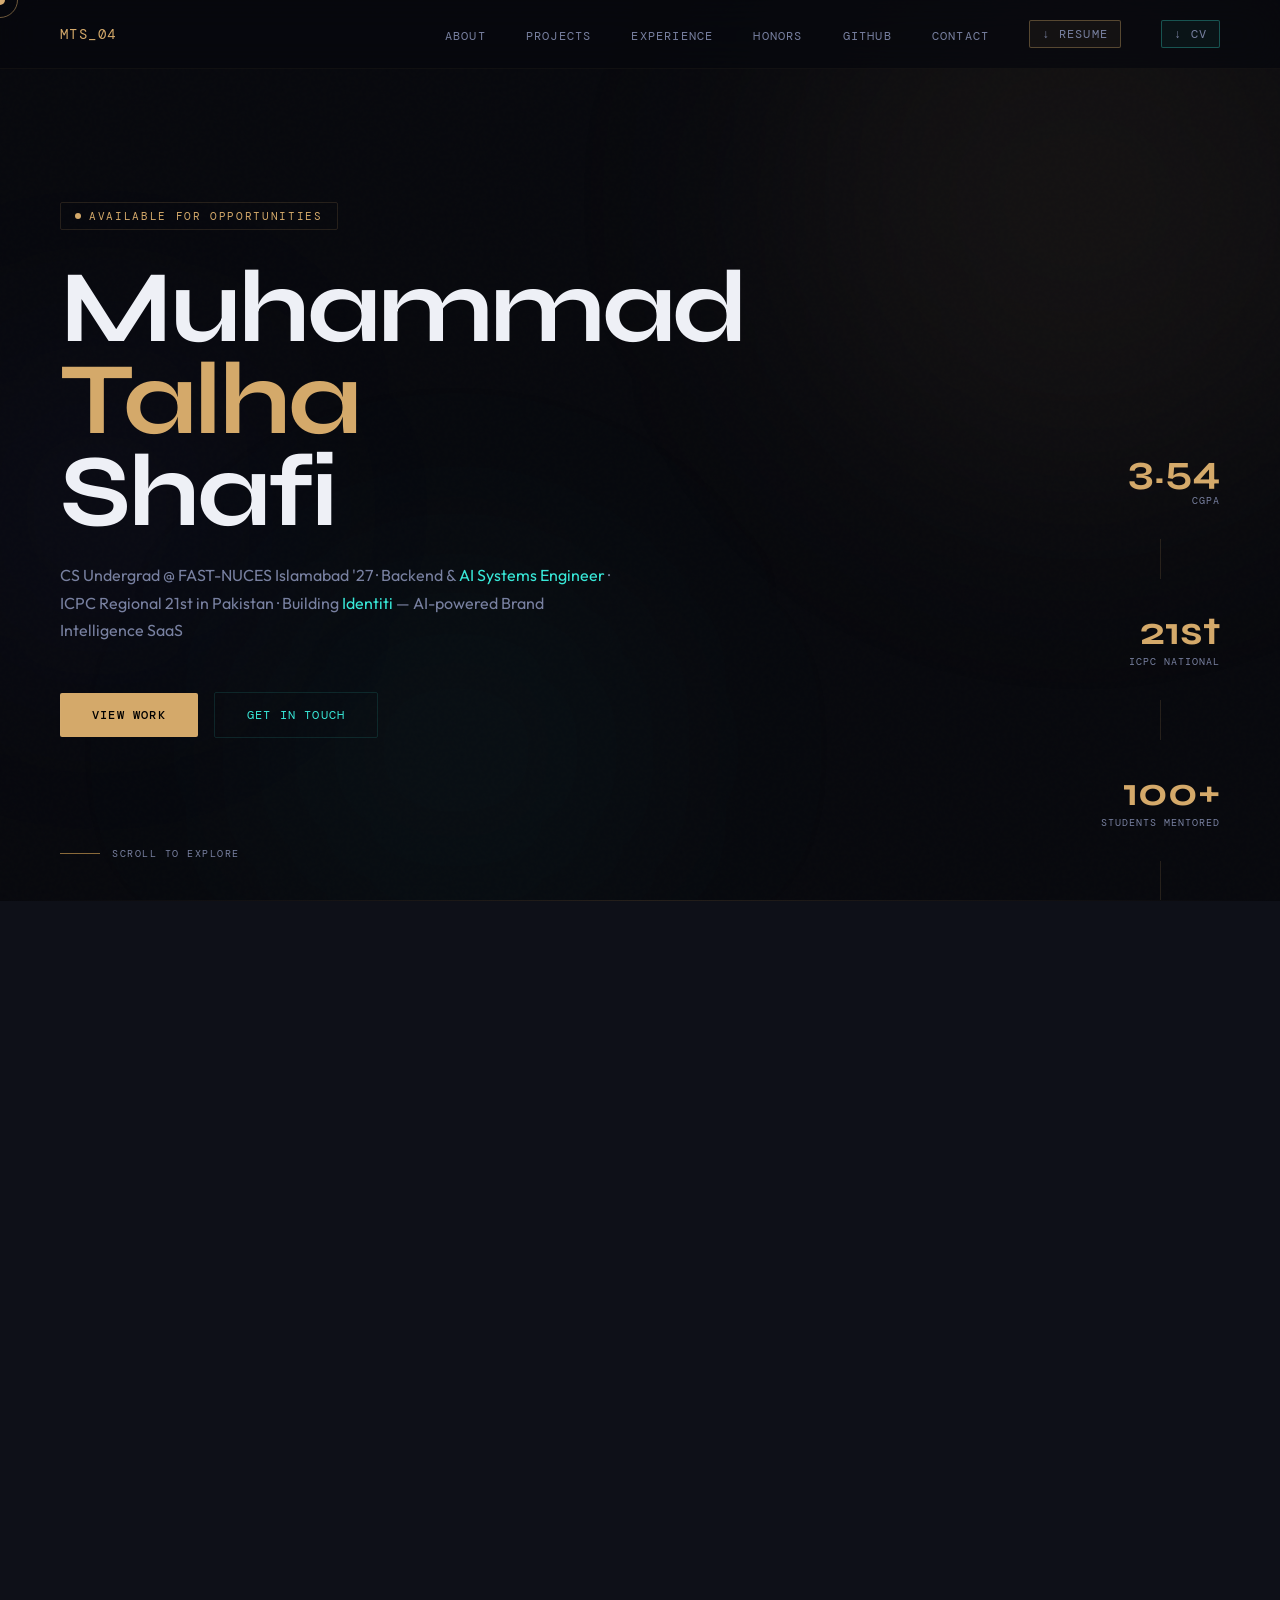
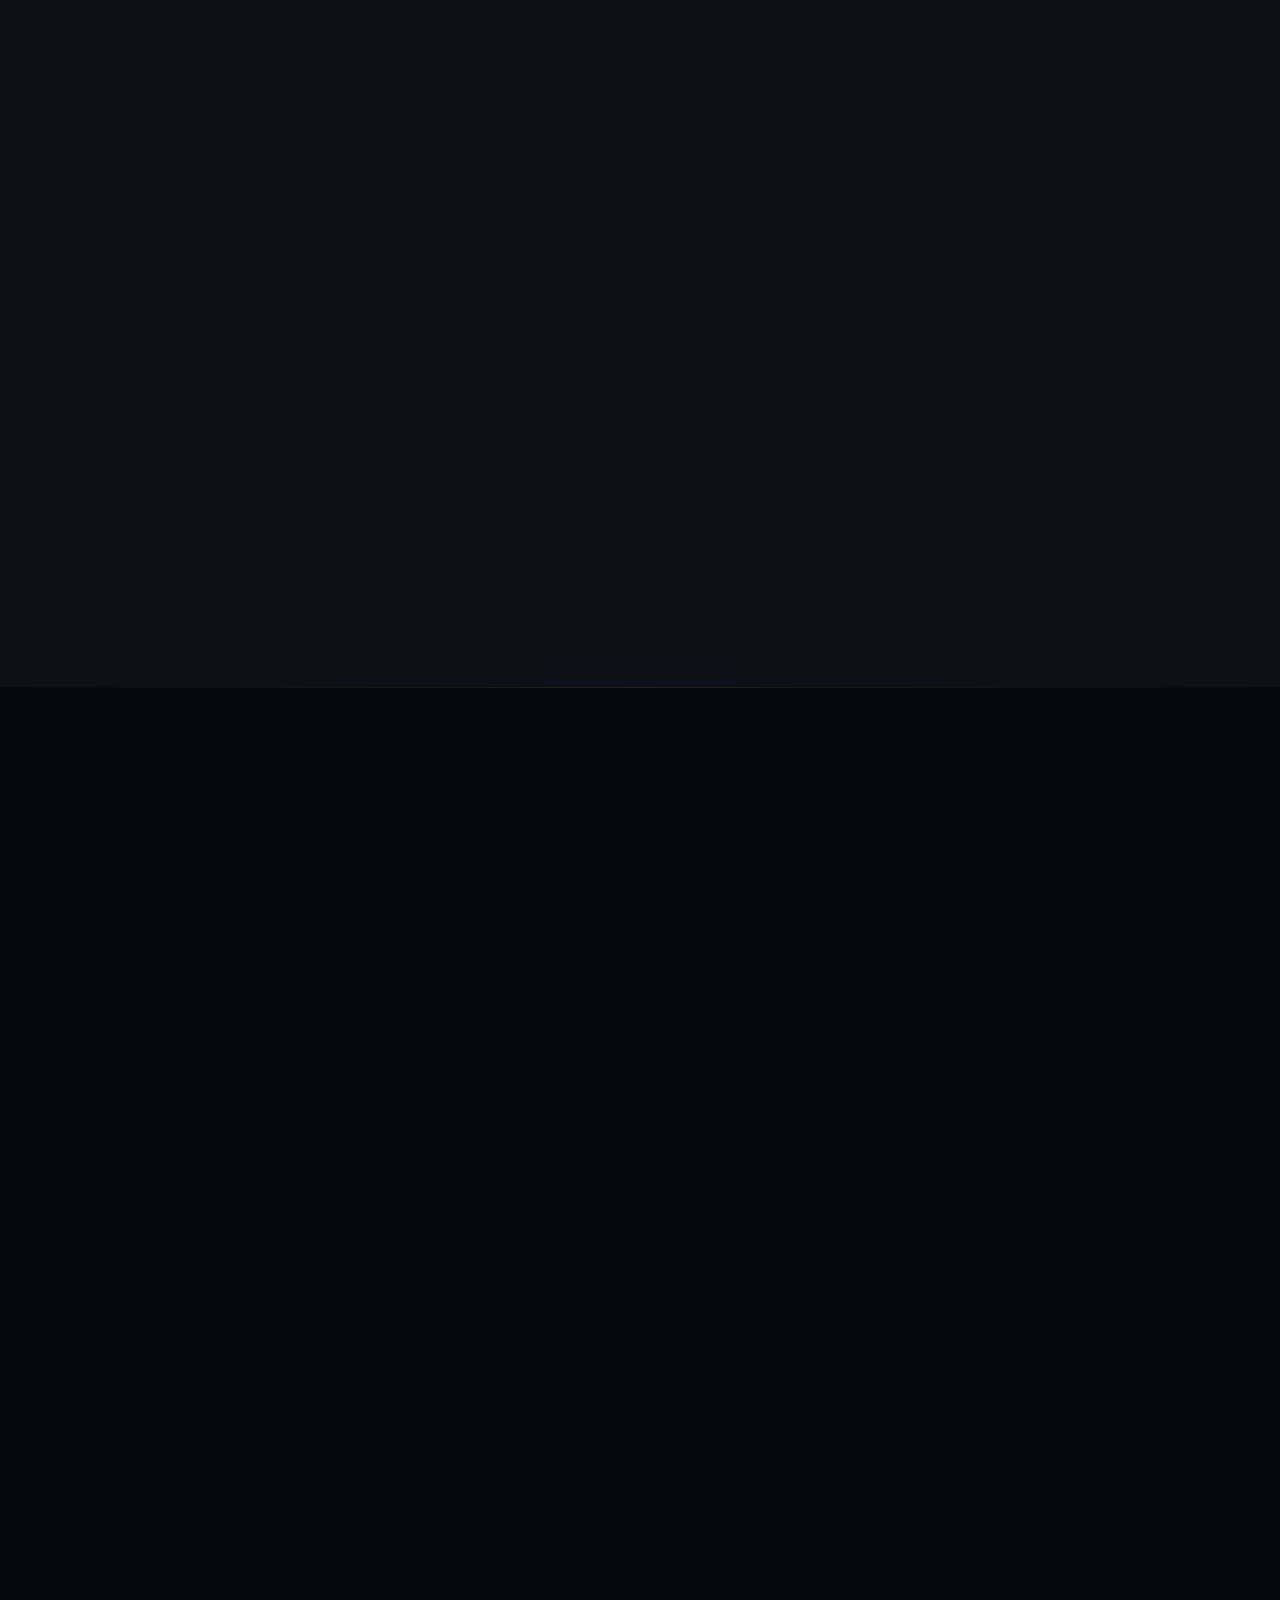
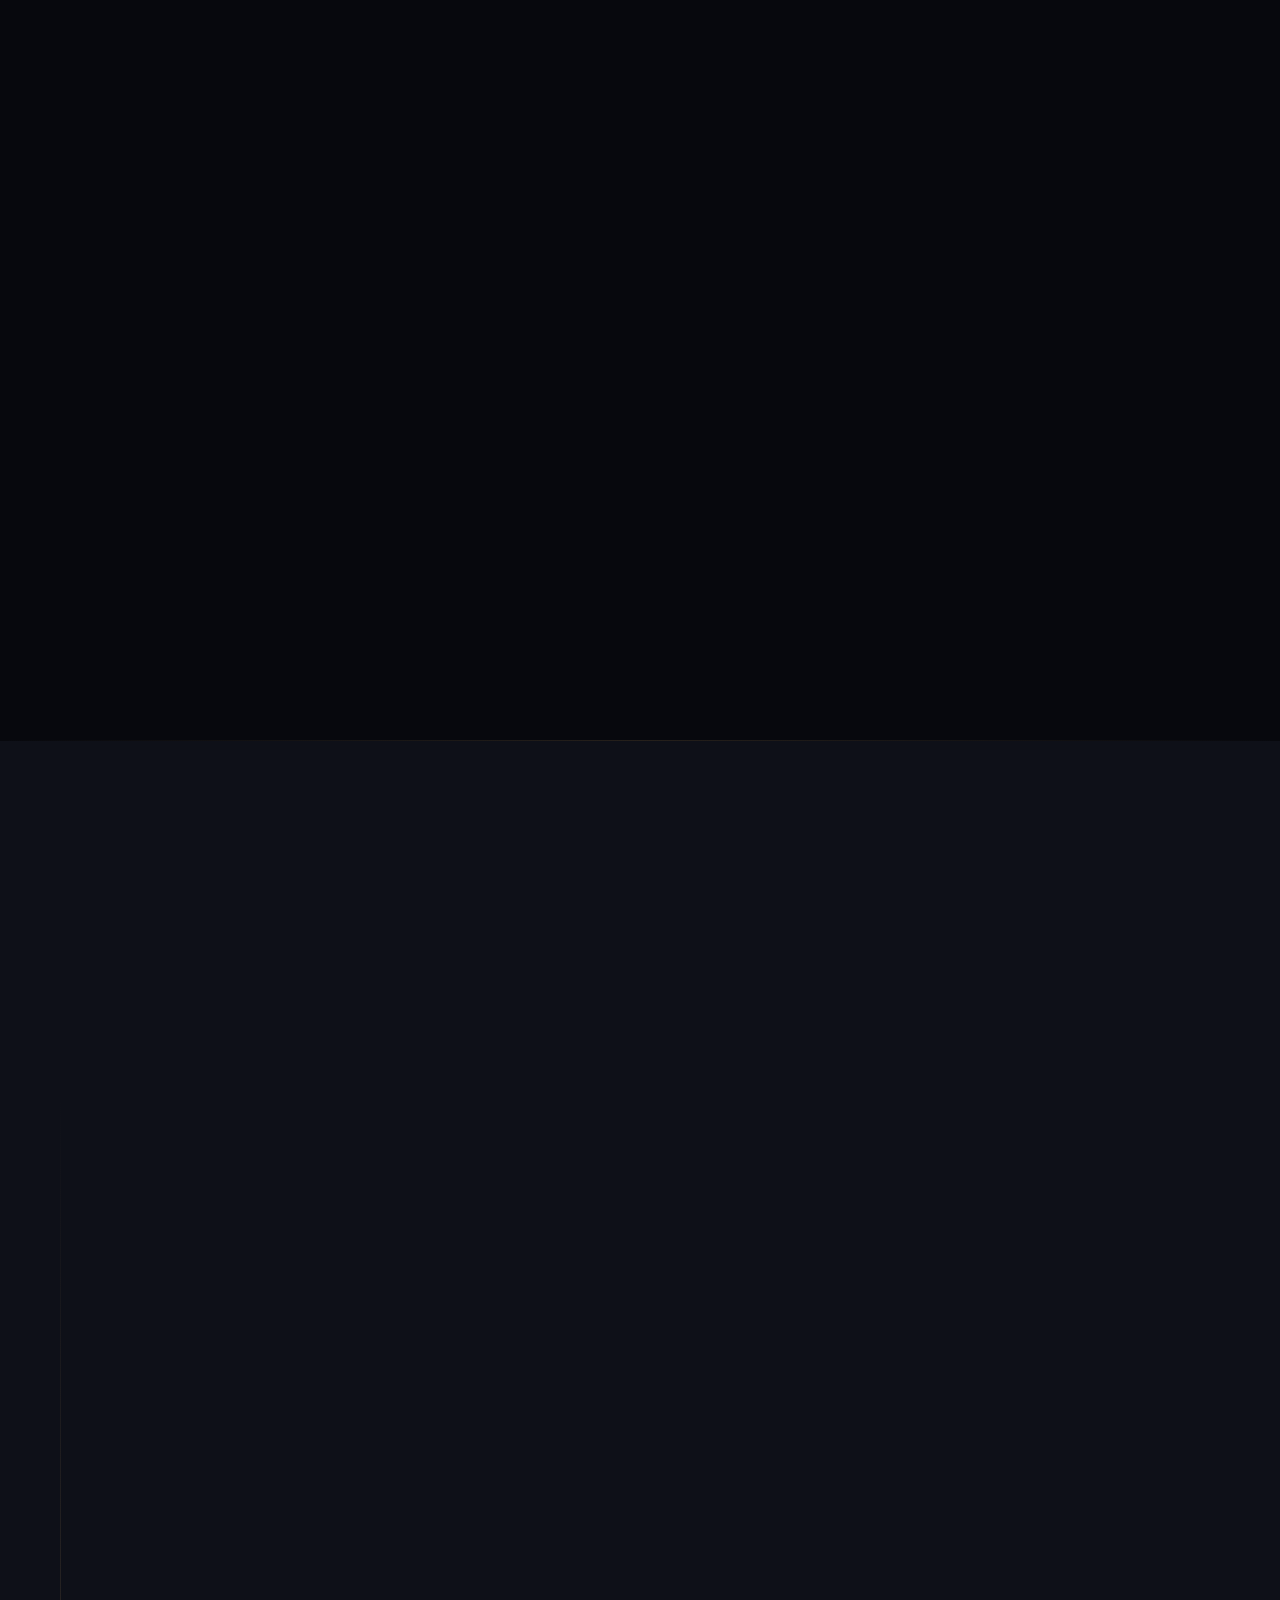
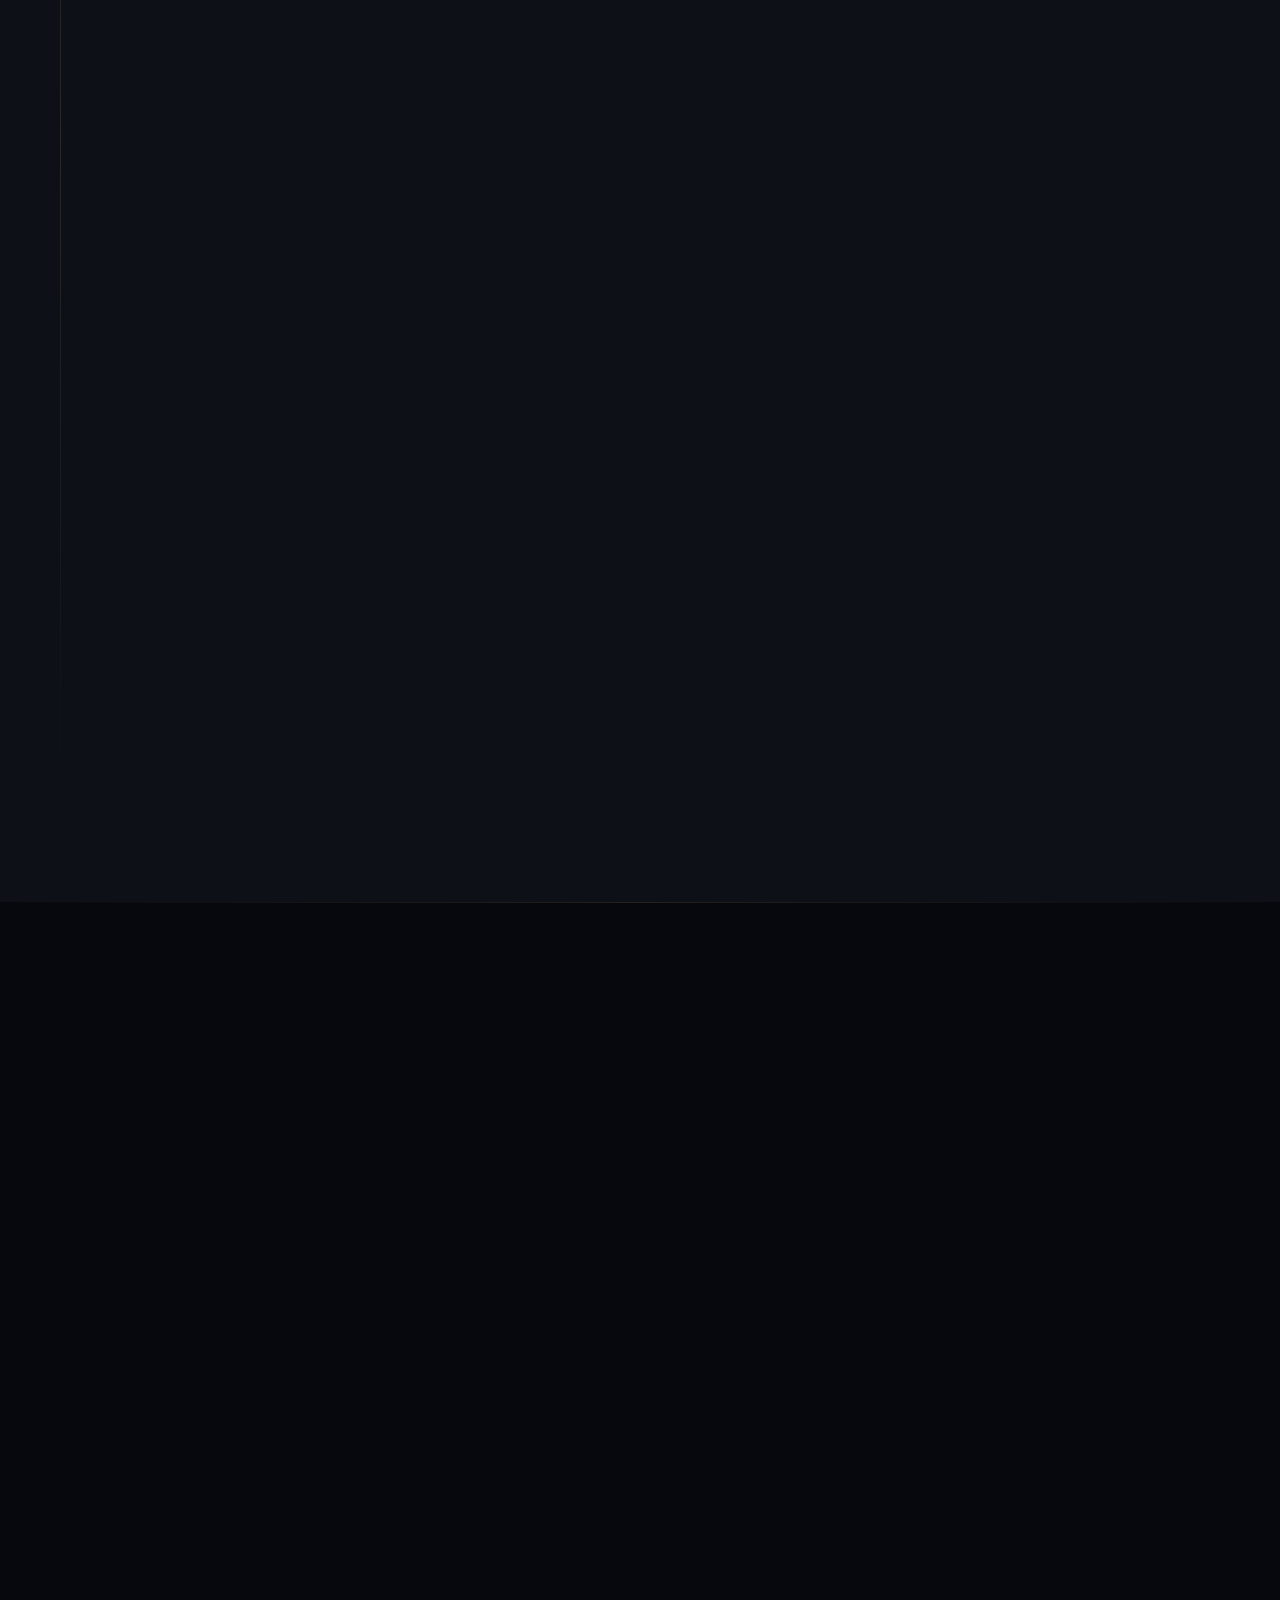
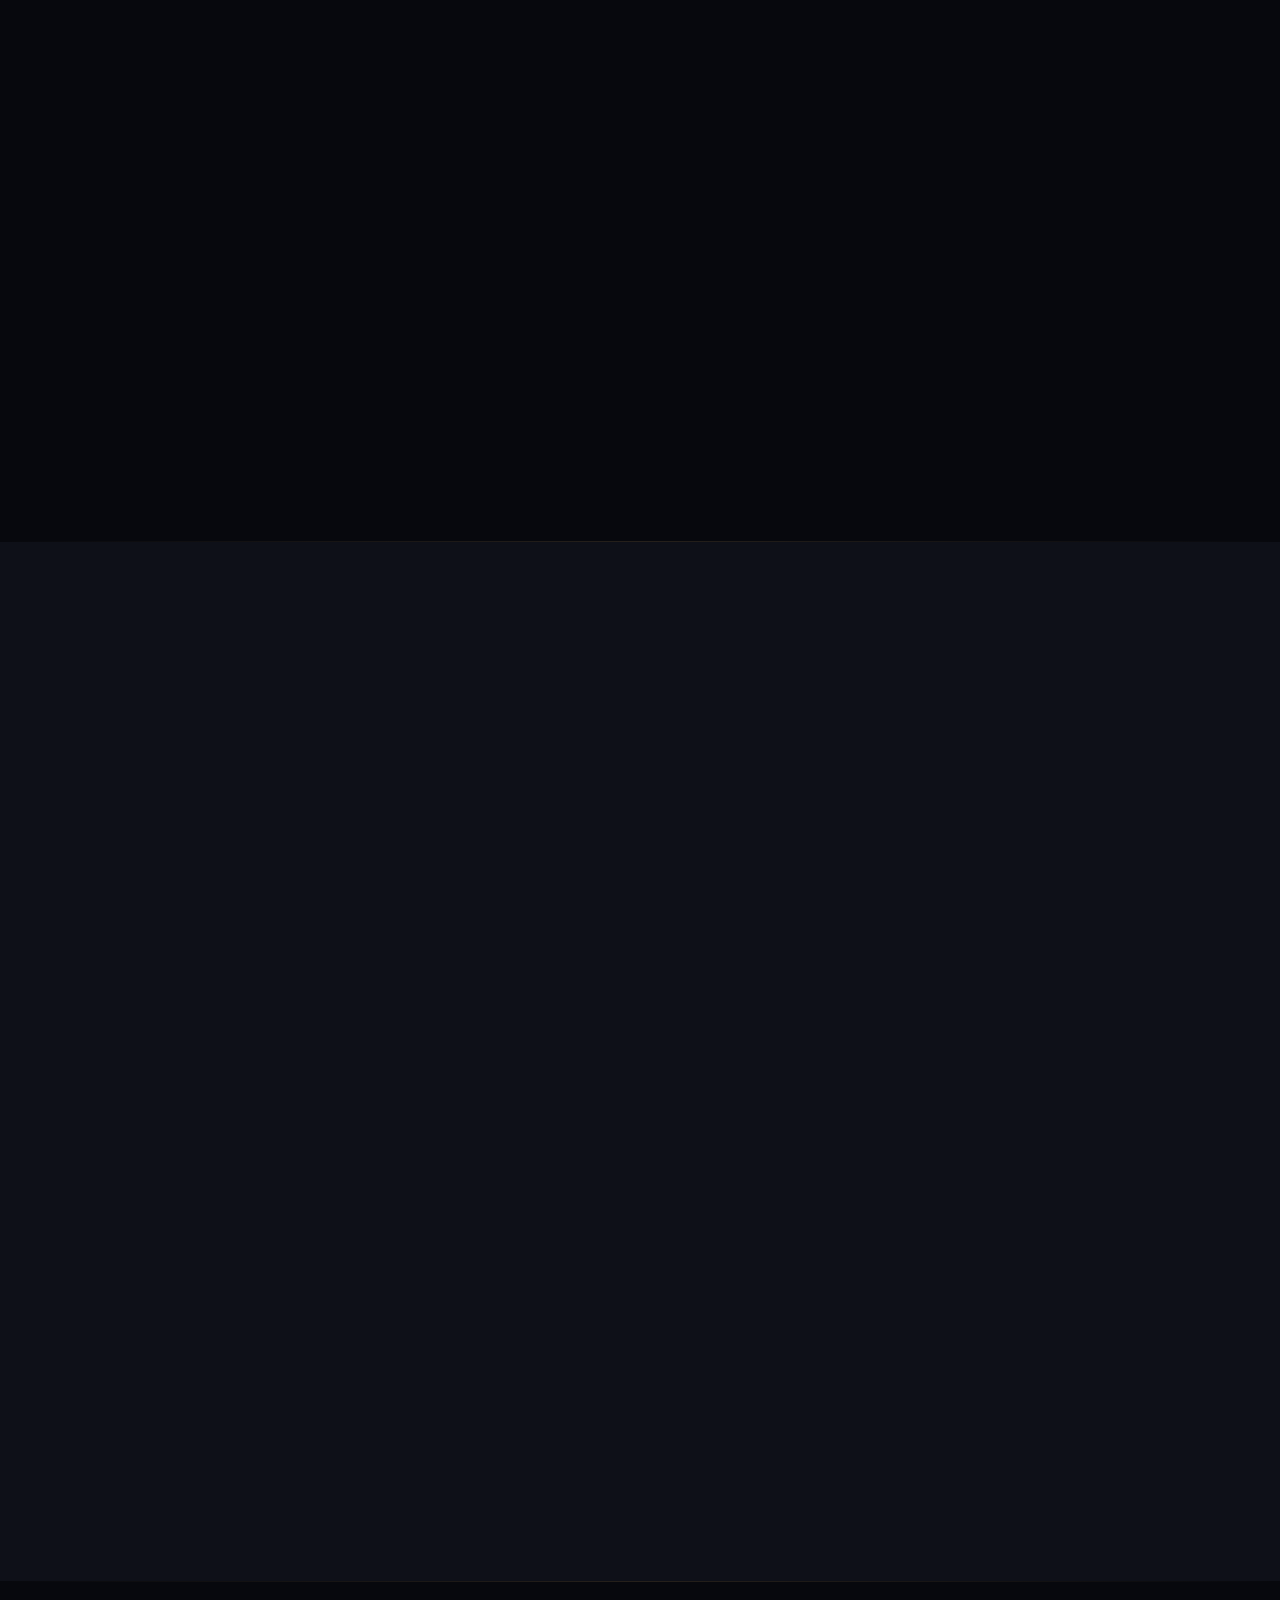
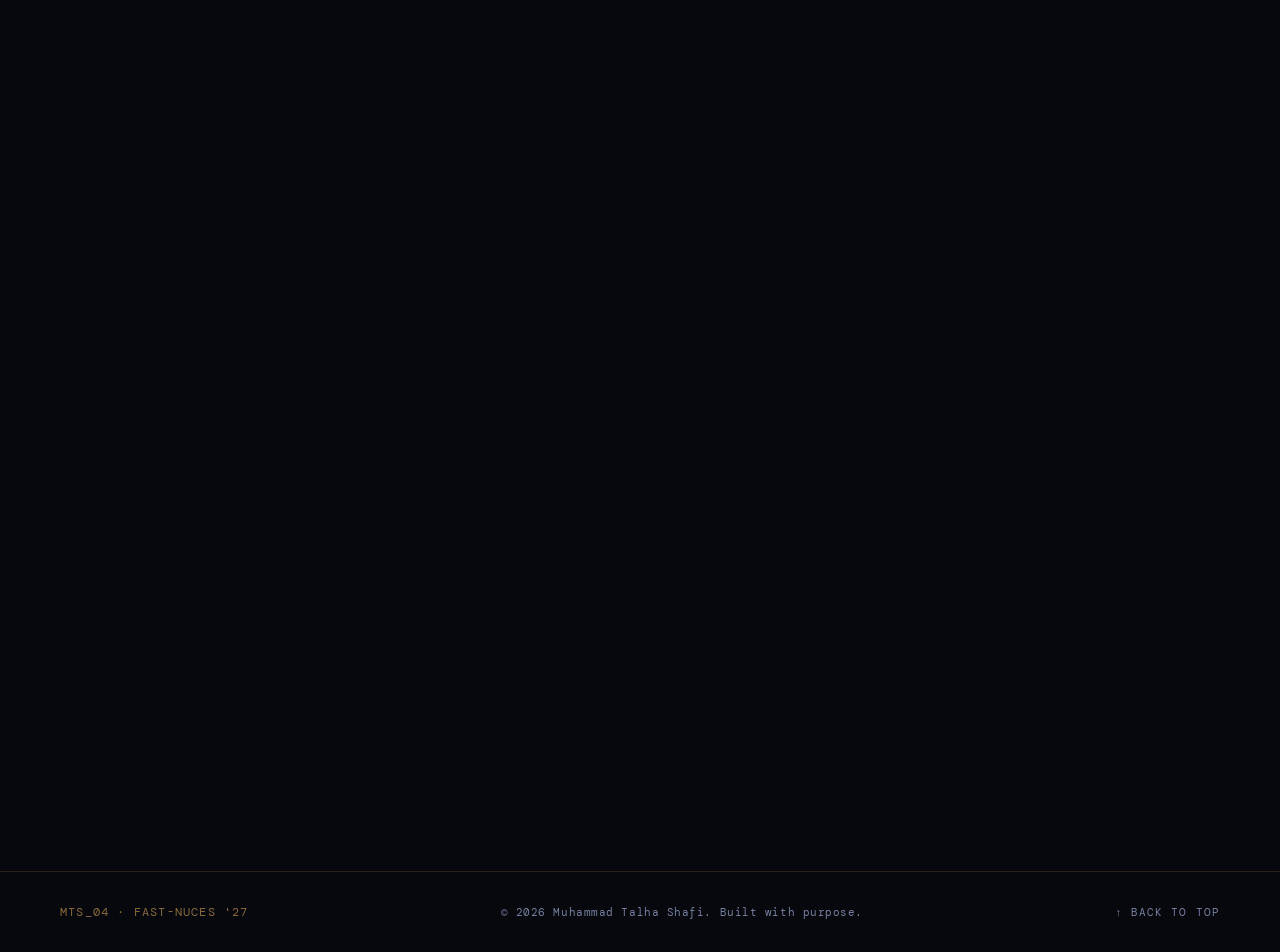
==== index-failed.html @ 1452f9c3 "Boo" ====
<!DOCTYPE html>
<html lang="en" prefix="og: https://ogp.me/ns#">
<head>
<meta charset="UTF-8">
<meta name="viewport" content="width=device-width, initial-scale=1.0">

<!-- ============================================================
     PRIMARY SEO META TAGS
     ============================================================ -->
<title>Muhammad Talha Shafi — AI Engineer & Backend Developer | FAST-NUCES '27</title>
<meta name="description" content="Muhammad Talha Shafi is a Computer Science undergraduate at FAST-NUCES Islamabad, AI Systems Engineer, and Backend Developer. ICPC 2025 Regional 21st in Pakistan. Co-founder & CTO of Identiti. Dean's List 3x.">
<meta name="keywords" content="Muhammad Talha Shafi, Talha Shafi FAST NUCES, Talha Shafi AI Engineer, Talha Shafi Backend Developer, Talha Shafi ICPC 2025, talhashafi-04, Identiti SaaS, FAST NUCES Islamabad developer, Pakistan AI engineer">
<meta name="author" content="Muhammad Talha Shafi">
<meta name="robots" content="index, follow, max-snippet:-1, max-image-preview:large, max-video-preview:-1">
<link rel="canonical" href="https://talhashafi.vercel.app/">

<!-- ============================================================
     OPEN GRAPH (Facebook, LinkedIn, WhatsApp previews)
     ============================================================ -->
<meta property="og:type" content="profile">
<meta property="og:title" content="Muhammad Talha Shafi — AI Engineer & Backend Developer">
<meta property="og:description" content="CS Undergrad @ FAST-NUCES '27 · ICPC 2025 National 21st · Co-founder & CTO at Identiti · Building AI-powered systems with FastAPI, LangGraph, and CUDA.">
<meta property="og:url" content="https://talhashafi.vercel.app/">
<meta property="og:site_name" content="Muhammad Talha Shafi — Portfolio">
<meta property="og:locale" content="en_US">
<meta property="og:image" content="https://talhashafi.vercel.app/talha.jpg">
<meta property="og:image:width" content="1080">
<meta property="og:image:height" content="1080">
<meta property="og:image:alt" content="Muhammad Talha Shafi — AI Engineer & Backend Developer at FAST-NUCES">
<link rel="image_src" href="https://talhashafi.vercel.app/talha.jpg">
<meta property="profile:first_name" content="Muhammad Talha">
<meta property="profile:last_name" content="Shafi">
<meta property="profile:username" content="talhashafi-04">

<!-- ============================================================
     TWITTER / X CARD
     ============================================================ -->
<meta name="twitter:card" content="summary_large_image">
<meta name="twitter:title" content="Muhammad Talha Shafi — AI Engineer & Backend Developer">
<meta name="twitter:description" content="CS Undergrad @ FAST-NUCES '27 · ICPC 2025 National 21st · CTO at Identiti SaaS · FastAPI · LangGraph · CUDA">
<meta name="twitter:image" content="https://talhashafi.vercel.app/talha.jpg">
<meta name="twitter:image:alt" content="Muhammad Talha Shafi Portfolio">

<!-- ============================================================
     GEO & LANGUAGE
     ============================================================ -->
<meta name="geo.region" content="PK-IS">
<meta name="geo.placename" content="Islamabad, Pakistan">
<meta name="language" content="English">

<!-- ============================================================
     STRUCTURED DATA — Person Schema (PRIMARY)
     Tells Google exactly who you are, your profiles, and roles.
     ============================================================ -->
<script type="application/ld+json">
{
  "@context": "https://schema.org",
  "@type": "Person",
  "@id": "https://talhashafi.vercel.app/#person",
  "name": "Muhammad Talha Shafi",
  "alternateName": ["Talha Shafi", "M. Talha Shafi", "talhashafi-04"],
  "description": "Computer Science undergraduate at FAST-NUCES Islamabad, AI Systems Engineer, Backend Developer, and competitive programmer. ICPC 2025 Regional 21st in Pakistan. Co-founder and CTO of Identiti, an AI-powered Brand Intelligence SaaS.",
  "url": "https://talhashafi.vercel.app/",
  "image": "https://talhashafi.vercel.app/talha.jpg",
  "email": "m.talhashafi2004@gmail.com",
  "telephone": "+923185988008",
  "nationality": "Pakistani",
  "address": {
    "@type": "PostalAddress",
    "addressLocality": "Islamabad",
    "addressCountry": "PK"
  },
  "alumniOf": {
    "@type": "CollegeOrUniversity",
    "name": "FAST-NUCES",
    "alternateName": "National University of Computer and Emerging Sciences",
    "url": "https://nu.edu.pk",
    "address": {
      "@type": "PostalAddress",
      "addressLocality": "Islamabad",
      "addressCountry": "PK"
    }
  },
  "jobTitle": ["AI Systems Engineer", "Backend Developer", "CTO", "Co-founder"],
  "worksFor": {
    "@type": "Organization",
    "name": "Identiti",
    "description": "AI-powered Brand Intelligence SaaS"
  },
  "knowsAbout": [
    "Artificial Intelligence",
    "Backend Development",
    "FastAPI",
    "Node.js",
    "LangGraph",
    "LangChain",
    "CUDA",
    "GPU Acceleration",
    "Competitive Programming",
    "PostgreSQL",
    "Redis",
    "Docker",
    "WebSockets",
    "Agentic AI Systems"
  ],
  "award": [
    "ICPC Regional 2025 - 21st Position in Pakistan",
    "Dean's List of Honors - FAST-NUCES Spring 2023",
    "Dean's List of Honors - FAST-NUCES Spring 2024",
    "Dean's List of Honors - FAST-NUCES Spring 2025",
    "Code Jail - 1st Position, Tech'On 25"
  ],
  "sameAs": [
    "https://github.com/talhashafi-04",
    "https://linkedin.com/in/muhammad-talha-shafi"
  ]
}
</script>

<!-- ============================================================
     STRUCTURED DATA — WebSite Schema
     Enables Google Sitelinks searchbox and name association.
     ============================================================ -->
<script type="application/ld+json">
{
  "@context": "https://schema.org",
  "@type": "WebSite",
  "@id": "https://talhashafi.vercel.app/#website",
  "url": "https://talhashafi.vercel.app/",
  "name": "Muhammad Talha Shafi — Portfolio",
  "description": "Official portfolio of Muhammad Talha Shafi, AI Engineer and Backend Developer at FAST-NUCES Islamabad.",
  "author": {
    "@id": "https://talhashafi.vercel.app/#person"
  },
  "inLanguage": "en-US"
}
</script>

<!-- ============================================================
     STRUCTURED DATA — BreadcrumbList
     ============================================================ -->
<script type="application/ld+json">
{
  "@context": "https://schema.org",
  "@type": "BreadcrumbList",
  "itemListElement": [
    {
      "@type": "ListItem",
      "position": 1,
      "name": "Home",
      "item": "https://talhashafi.vercel.app/"
    },
    {
      "@type": "ListItem",
      "position": 2,
      "name": "Projects",
      "item": "https://talhashafi.vercel.app/#projects"
    },
    {
      "@type": "ListItem",
      "position": 3,
      "name": "Experience",
      "item": "https://talhashafi.vercel.app/#experience"
    },
    {
      "@type": "ListItem",
      "position": 4,
      "name": "Contact",
      "item": "https://talhashafi.vercel.app/#contact"
    }
  ]
}
</script>

<!-- ============================================================
     STRUCTURED DATA — ItemList of Projects
     Helps Google surface individual projects in search.
     ============================================================ -->
<script type="application/ld+json">
{
  "@context": "https://schema.org",
  "@type": "ItemList",
  "name": "Projects by Muhammad Talha Shafi",
  "description": "Software engineering and AI projects by Muhammad Talha Shafi",
  "itemListElement": [
    {
      "@type": "ListItem",
      "position": 1,
      "name": "Identiti — AI-powered Brand Intelligence SaaS",
      "description": "Custom Brand Intelligence Engine with FastAPI backend, JWT auth, concurrent AI image generation with Gemini, and multi-endpoint brand pipeline.",
      "url": "https://github.com/talhashafi-04"
    },
    {
      "@type": "ListItem",
      "position": 2,
      "name": "KLT Feature Tracker on GPUs",
      "description": "GPU-accelerated KLT computer vision feature tracking using CUDA with shared memory, coalesced access, and warp-level parallelism.",
      "url": "https://github.com/talhashafi-04/KLT-Feature-Tracker-Acceleration-on-GPUs"
    },
    {
      "@type": "ListItem",
      "position": 3,
      "name": "Portfolio Tracker API",
      "description": "Production-grade REST API with Redis caching, Bull queues, real-time WebSocket streaming, RBAC, rate limiting, and financial analytics.",
      "url": "https://github.com/talhashafi-04"
    },
    {
      "@type": "ListItem",
      "position": 4,
      "name": "AirControlX — Air Traffic Control System",
      "description": "Multi-threaded ATCS simulation for a multi-runway international airport using concurrent process management in C++.",
      "url": "https://github.com/talhashafi-04/-AirControlX---Automated-Air-Traffic-Control-System"
    },
    {
      "@type": "ListItem",
      "position": 5,
      "name": "Probabilistic Urdu Story Generator",
      "description": "Custom BPE tokenizer and trigram language model trained on 1.87M words with streaming text generation via SSE.",
      "url": "https://github.com/talhashafi-04"
    }
  ]
}
</script>

<!-- FONTS -->
<link rel="preconnect" href="https://fonts.googleapis.com">
<link href="https://fonts.googleapis.com/css2?family=Syne:wght@400;600;700;800&family=DM+Mono:wght@300;400;500&family=Outfit:wght@300;400;500;600&display=swap" rel="stylesheet">

<style>
  :root {
    --bg: #07080d;
    --bg2: #0e1018;
    --surface: #12141e;
    --surface2: #1a1d2b;
    --gold: #d4a96a;
    --gold-dim: #8a6a3a;
    --cyan: #38e8d8;
    --cyan-dim: #1a6b63;
    --indigo: #6c63ff;
    --text: #eef0f6;
    --muted: #7880a0;
    --border: rgba(212,169,106,0.15);
    --border-cyan: rgba(56,232,216,0.12);
    --glow-gold: 0 0 40px rgba(212,169,106,0.15);
    --glow-cyan: 0 0 40px rgba(56,232,216,0.15);
    --font-display: 'Syne', sans-serif;
    --font-mono: 'DM Mono', monospace;
    --font-body: 'Outfit', sans-serif;
  }

  *, *::before, *::after { margin: 0; padding: 0; box-sizing: border-box; }
  html { scroll-behavior: smooth; }
  body {
    background: var(--bg);
    color: var(--text);
    font-family: var(--font-body);
    overflow-x: hidden;
    cursor: none;
  }

  /* CUSTOM CURSOR */
  .cursor {
    position: fixed; width: 10px; height: 10px;
    background: var(--gold); border-radius: 50%;
    pointer-events: none; z-index: 9999;
    transform: translate(-50%, -50%);
    transition: transform 0.1s, width 0.2s, height 0.2s, background 0.2s;
    mix-blend-mode: screen;
  }
  .cursor-ring {
    position: fixed; width: 36px; height: 36px;
    border: 1px solid rgba(212,169,106,0.5);
    border-radius: 50%; pointer-events: none; z-index: 9998;
    transform: translate(-50%, -50%);
    transition: transform 0.12s cubic-bezier(.25,.46,.45,.94), width 0.3s, height 0.3s, border-color 0.3s;
  }

  ::-webkit-scrollbar { width: 3px; }
  ::-webkit-scrollbar-track { background: var(--bg); }
  ::-webkit-scrollbar-thumb { background: var(--gold-dim); border-radius: 2px; }

  nav {
    position: fixed; top: 0; left: 0; right: 0; z-index: 100;
    display: flex; align-items: center; justify-content: space-between;
    padding: 20px 60px;
    background: rgba(7,8,13,0.7);
    backdrop-filter: blur(20px);
    border-bottom: 1px solid rgba(212,169,106,0.05);
    transition: padding 0.3s;
  }
  nav.scrolled { padding: 14px 60px; border-bottom-color: rgba(212,169,106,0.1); }
  .nav-logo {
    font-family: var(--font-mono); font-size: 14px; color: var(--gold);
    letter-spacing: 0.1em; text-decoration: none;
  }
  .nav-links { display: flex; gap: 40px; list-style: none; align-items: center; }
  .nav-links a {
    font-family: var(--font-mono); font-size: 12px; color: var(--muted);
    text-decoration: none; letter-spacing: 0.1em; text-transform: uppercase;
    transition: color 0.3s; position: relative;
  }
  .nav-links a::after {
    content: ''; position: absolute; bottom: -4px; left: 0; width: 0; height: 1px;
    background: var(--gold); transition: width 0.3s;
  }
  .nav-links a:hover { color: var(--gold); }
  .nav-links a:hover::after { width: 100%; }

  .nav-doc-btn {
    font-family: var(--font-mono); font-size: 10px; letter-spacing: 0.1em;
    text-transform: uppercase; text-decoration: none;
    padding: 5px 12px; border-radius: 2px;
    border: 1px solid; transition: all 0.2s;
    display: inline-flex; align-items: center; gap: 5px;
  }
  .nav-doc-btn::after { display: none !important; }
  .nav-doc-btn-resume { color: var(--gold); border-color: rgba(212,169,106,0.35); background: rgba(212,169,106,0.06); }
  .nav-doc-btn-resume:hover { background: rgba(212,169,106,0.14); color: var(--gold) !important; transform: translateY(-1px); }
  .nav-doc-btn-cv { color: var(--cyan); border-color: rgba(56,232,216,0.3); background: rgba(56,232,216,0.05); }
  .nav-doc-btn-cv:hover { background: rgba(56,232,216,0.12); color: var(--cyan) !important; transform: translateY(-1px); }

  /* PROFILE PHOTO */
  .profile-photo-wrap {
    position: relative; display: inline-block;
    margin-bottom: 32px;
  }
  .profile-photo {
    width: 220px; height: 220px; object-fit: cover; object-position: center top;
    border-radius: 4px;
    border: 1px solid rgba(212,169,106,0.2);
    filter: grayscale(15%) contrast(1.05);
    display: block;
    transition: filter 0.4s, transform 0.4s;
  }
  .profile-photo:hover { filter: grayscale(0%) contrast(1.08); transform: scale(1.02); }
  .profile-photo-wrap::before {
    content: ''; position: absolute;
    inset: -6px; border-radius: 6px;
    border: 1px solid rgba(212,169,106,0.12);
    pointer-events: none;
  }
  .profile-photo-wrap::after {
    content: ''; position: absolute;
    bottom: -8px; right: -8px;
    width: 60px; height: 60px;
    border-right: 2px solid var(--gold);
    border-bottom: 2px solid var(--gold);
    border-radius: 0 0 4px 0;
    pointer-events: none;
  }

  #hero {
    min-height: 100vh; display: flex; align-items: center;
    padding: 120px 60px 80px;
    position: relative; overflow: hidden;
  }
  .hero-noise {
    position: absolute; inset: 0;
    background-image: url("data:image/svg+xml,%3Csvg viewBox='0 0 256 256' xmlns='http://www.w3.org/2000/svg'%3E%3Cfilter id='noise'%3E%3CfeTurbulence type='fractalNoise' baseFrequency='0.9' numOctaves='4' stitchTiles='stitch'/%3E%3C/filter%3E%3Crect width='100%25' height='100%25' filter='url(%23noise)' opacity='0.03'/%3E%3C/svg%3E");
    pointer-events: none; opacity: 0.4;
  }
  .hero-orb { position: absolute; border-radius: 50%; filter: blur(120px); pointer-events: none; }
  .orb1 { width: 600px; height: 600px; background: rgba(212,169,106,0.06); top: -100px; right: -100px; }
  .orb2 { width: 400px; height: 400px; background: rgba(56,232,216,0.04); bottom: -50px; left: 20%; }
  .orb3 { width: 300px; height: 300px; background: rgba(108,99,255,0.05); top: 40%; left: -50px; }

  .hero-content { position: relative; z-index: 2; max-width: 900px; }
  .hero-badge {
    display: inline-flex; align-items: center; gap: 8px;
    font-family: var(--font-mono); font-size: 11px; color: var(--gold);
    letter-spacing: 0.15em; text-transform: uppercase;
    border: 1px solid var(--border); padding: 6px 14px; border-radius: 2px;
    margin-bottom: 32px;
    opacity: 0; transform: translateY(20px);
    animation: fadeUp 0.6s 0.2s forwards;
  }
  .hero-badge::before {
    content: ''; width: 6px; height: 6px; border-radius: 50%;
    background: var(--gold); animation: pulse 2s infinite;
  }
  @keyframes pulse { 0%,100%{opacity:1} 50%{opacity:0.3} }

  .hero-name {
    font-family: var(--font-display); font-size: clamp(52px,8vw,110px);
    font-weight: 700; line-height: 0.9; letter-spacing: -0.03em;
    margin-bottom: 24px;
    font-variant-ligatures: none;
  }
  .hero-name .line { display: block; overflow: hidden; }
  .hero-name .line span {
    display: block;
    opacity: 0; transform: translateY(100%);
  }
  .hero-name .line:nth-child(1) span { animation: slideUp 0.8s 0.4s cubic-bezier(.16,1,.3,1) forwards; }
  .hero-name .line:nth-child(2) span { animation: slideUp 0.8s 0.55s cubic-bezier(.16,1,.3,1) forwards; color: var(--gold); }
  .hero-name .line:nth-child(3) span { animation: slideUp 0.8s 0.7s cubic-bezier(.16,1,.3,1) forwards; }

  @keyframes slideUp { to { opacity: 1; transform: translateY(0); } }
  @keyframes fadeUp { to { opacity: 1; transform: translateY(0); } }

  .hero-tagline {
    font-size: 16px; color: var(--muted); line-height: 1.7; max-width: 560px;
    margin-bottom: 48px;
    opacity: 0; transform: translateY(20px);
    animation: fadeUp 0.8s 1s forwards;
  }
  .hero-tagline span { color: var(--cyan); }

  .hero-ctas {
    display: flex; gap: 16px; align-items: center;
    opacity: 0; transform: translateY(20px);
    animation: fadeUp 0.8s 1.2s forwards;
  }
  .btn-primary {
    padding: 14px 32px; background: var(--gold); color: #000;
    font-family: var(--font-mono); font-size: 12px; font-weight: 500;
    letter-spacing: 0.1em; text-transform: uppercase; text-decoration: none;
    border: none; cursor: none; border-radius: 2px;
    transition: all 0.3s; position: relative; overflow: hidden;
  }
  .btn-primary::after {
    content: ''; position: absolute; inset: 0;
    background: rgba(255,255,255,0.15); transform: translateX(-100%);
    transition: transform 0.3s;
  }
  .btn-primary:hover::after { transform: translateX(0); }
  .btn-primary:hover { transform: translateY(-2px); box-shadow: 0 12px 40px rgba(212,169,106,0.3); }

  .btn-secondary {
    padding: 14px 32px; background: transparent; color: var(--cyan);
    font-family: var(--font-mono); font-size: 12px; letter-spacing: 0.1em;
    text-transform: uppercase; text-decoration: none;
    border: 1px solid var(--border-cyan); border-radius: 2px;
    transition: all 0.3s; cursor: none;
  }
  .btn-secondary:hover {
    background: rgba(56,232,216,0.05);
    transform: translateY(-2px); box-shadow: 0 12px 40px rgba(56,232,216,0.1);
  }

  .hero-stats {
    position: absolute; right: 60px; top: 50%; transform: translateY(-50%);
    display: flex; flex-direction: column; gap: 32px;
    opacity: 0; animation: fadeUp 0.8s 1.4s forwards;
  }
  .hero-stat { text-align: right; }
  .hero-stat-num { font-family: var(--font-display); font-size: 40px; font-weight: 700; color: var(--gold); line-height: 1; }
  .hero-stat-label { font-family: var(--font-mono); font-size: 10px; color: var(--muted); letter-spacing: 0.1em; text-transform: uppercase; margin-top: 4px; }
  .hero-divider { width: 1px; height: 40px; background: var(--border); margin: 0 auto; }

  .scroll-hint {
    position: absolute; bottom: 40px; left: 60px;
    display: flex; align-items: center; gap: 12px;
    font-family: var(--font-mono); font-size: 10px;
    color: var(--muted); letter-spacing: 0.15em; text-transform: uppercase;
    opacity: 0; animation: fadeUp 0.8s 1.6s forwards;
  }
  .scroll-line { width: 40px; height: 1px; background: var(--gold-dim); position: relative; overflow: hidden; }
  .scroll-line::after {
    content: ''; position: absolute; top: 0; left: -100%; width: 100%; height: 100%;
    background: var(--gold); animation: scrollAnim 2s 2s infinite;
  }
  @keyframes scrollAnim { 0%{left:-100%} 100%{left:100%} }

  section { padding: 120px 60px; }
  .section-label {
    font-family: var(--font-mono); font-size: 11px; color: var(--gold);
    letter-spacing: 0.2em; text-transform: uppercase;
    display: flex; align-items: center; gap: 12px; margin-bottom: 20px;
  }
  .section-label::before { content: ''; width: 32px; height: 1px; background: var(--gold); }
  .section-title {
    font-family: var(--font-display); font-size: clamp(36px,5vw,64px);
    font-weight: 701; line-height: 1.05; letter-spacing: -0.02em;
    margin-bottom: 64px;
  }

  #about { background: var(--bg2); }
  .about-grid { display: grid; grid-template-columns: 1fr 1fr; gap: 80px; align-items: start; }
  .about-text p { font-size: 16px; color: var(--muted); line-height: 1.8; margin-bottom: 20px; }
  .about-text p strong { color: var(--text); font-weight: 500; }
  .about-text p .highlight { color: var(--cyan); }
  .about-text p .gold { color: var(--gold); }

  .stats-grid { display: grid; grid-template-columns: 1fr 1fr; gap: 2px; margin-top: 48px; }
  .stat-card {
    background: var(--surface); padding: 28px 24px;
    border: 1px solid transparent; transition: border-color 0.3s, transform 0.3s; cursor: default;
  }
  .stat-card:hover { border-color: var(--border); transform: translateY(-4px); }
  .stat-card:nth-child(1):hover { border-color: rgba(212,169,106,0.3); }
  .stat-card:nth-child(2):hover { border-color: rgba(56,232,216,0.3); }
  .stat-num { font-family: var(--font-display); font-size: 44px; font-weight: 800; color: var(--gold); line-height: 1; }
  .stat-card:nth-child(2) .stat-num, .stat-card:nth-child(4) .stat-num { color: var(--cyan); }
  .stat-lbl { font-family: var(--font-mono); font-size: 11px; color: var(--muted); letter-spacing: 0.1em; text-transform: uppercase; margin-top: 8px; }

  .skills-section { margin-top: 48px; }
  .skills-category { margin-bottom: 28px; }
  .skills-cat-title { font-family: var(--font-mono); font-size: 10px; color: var(--muted); letter-spacing: 0.15em; text-transform: uppercase; margin-bottom: 12px; }
  .skills-tags { display: flex; flex-wrap: wrap; gap: 8px; }
  .tag { font-family: var(--font-mono); font-size: 11px; padding: 5px 12px; border-radius: 2px; border: 1px solid; transition: all 0.2s; cursor: default; }
  .tag-gold { color: var(--gold); border-color: rgba(212,169,106,0.2); background: rgba(212,169,106,0.04); }
  .tag-cyan { color: var(--cyan); border-color: rgba(56,232,216,0.2); background: rgba(56,232,216,0.04); }
  .tag-indigo { color: var(--indigo); border-color: rgba(108,99,255,0.2); background: rgba(108,99,255,0.04); }
  .tag-muted { color: var(--muted); border-color: rgba(120,128,160,0.2); background: rgba(120,128,160,0.04); }
  .tag:hover { transform: translateY(-2px); opacity: 0.85; }

  #projects { background: var(--bg); }
  .filter-bar { display: flex; gap: 4px; margin-bottom: 48px; flex-wrap: wrap; }
  .filter-btn {
    font-family: var(--font-mono); font-size: 11px; letter-spacing: 0.1em;
    text-transform: uppercase; padding: 8px 20px;
    background: transparent; border: 1px solid rgba(120,128,160,0.2);
    color: var(--muted); cursor: none; border-radius: 2px; transition: all 0.2s;
  }
  .filter-btn.active, .filter-btn:hover { background: var(--gold); color: #000; border-color: var(--gold); }

  .projects-grid { display: grid; grid-template-columns: repeat(3, 1fr); gap: 2px; }
  .project-card {
    background: var(--surface); padding: 32px; position: relative;
    border: 1px solid transparent; transition: all 0.3s; overflow: hidden; cursor: default;
  }
  .project-card::before {
    content: ''; position: absolute; inset: 0;
    background: linear-gradient(135deg, rgba(212,169,106,0.03) 0%, transparent 50%);
    opacity: 0; transition: opacity 0.3s;
  }
  .project-card:hover { border-color: var(--border); transform: translateY(-6px); box-shadow: var(--glow-gold); }
  .project-card:hover::before { opacity: 1; }
  .project-card[data-type="ai"]:hover { border-color: var(--border-cyan); box-shadow: var(--glow-cyan); }

  .project-num { font-family: var(--font-mono); font-size: 11px; color: var(--gold-dim); letter-spacing: 0.1em; margin-bottom: 20px; display: block; }
  .project-card[data-type="ai"] .project-num { color: var(--cyan-dim); }
  .project-title { font-family: var(--font-display); font-size: 20px; font-weight: 700; margin-bottom: 12px; line-height: 1.2; }
  .project-desc { font-size: 13px; color: var(--muted); line-height: 1.7; margin-bottom: 24px; }
  .project-tags { display: flex; flex-wrap: wrap; gap: 6px; margin-bottom: 24px; }
  .project-link {
    font-family: var(--font-mono); font-size: 11px; color: var(--gold);
    text-decoration: none; letter-spacing: 0.1em;
    display: flex; align-items: center; gap: 6px; transition: gap 0.2s;
  }
  .project-link:hover { gap: 10px; }
  .project-card[data-type="ai"] .project-link { color: var(--cyan); }

  #experience { background: var(--bg2); }
  .timeline { position: relative; }
  .timeline::before {
    content: ''; position: absolute; left: 0; top: 0; bottom: 0;
    width: 1px; background: linear-gradient(to bottom, transparent, var(--border), transparent);
  }
  .timeline-item { padding: 0 0 60px 48px; position: relative; }
  .timeline-item::before {
    content: ''; position: absolute; left: -4px; top: 6px;
    width: 9px; height: 9px; border-radius: 50%;
    background: var(--bg2); border: 2px solid var(--gold); transition: background 0.3s, transform 0.3s;
  }
  .timeline-item:hover::before { background: var(--gold); transform: scale(1.4); }
  .timeline-item:nth-child(2)::before { border-color: var(--cyan); }
  .timeline-item:nth-child(2):hover::before { background: var(--cyan); }

  .tl-date { font-family: var(--font-mono); font-size: 11px; color: var(--muted); letter-spacing: 0.1em; margin-bottom: 8px; }
  .tl-role { font-family: var(--font-display); font-size: 22px; font-weight: 700; margin-bottom: 4px; }
  .tl-org { font-size: 14px; color: var(--gold); margin-bottom: 16px; }
  .timeline-item:nth-child(2) .tl-org { color: var(--cyan); }
  .tl-points { list-style: none; }
  .tl-points li { font-size: 14px; color: var(--muted); line-height: 1.7; padding-left: 16px; position: relative; margin-bottom: 8px; }
  .tl-points li::before { content: '→'; position: absolute; left: 0; color: var(--gold-dim); font-size: 11px; }

  #achievements { background: var(--bg); }
  .achievements-grid { display: grid; grid-template-columns: repeat(2, 1fr); gap: 2px; }
  .ach-card {
    background: var(--surface); padding: 36px;
    border: 1px solid transparent; transition: all 0.3s; position: relative; overflow: hidden; cursor: default;
  }
  .ach-card::after {
    content: ''; position: absolute; top: -50%; right: -50%;
    width: 200%; height: 200%;
    background: radial-gradient(circle, rgba(212,169,106,0.04) 0%, transparent 60%);
    opacity: 0; transition: opacity 0.3s;
  }
  .ach-card:hover { border-color: var(--border); transform: translateY(-4px); }
  .ach-card:hover::after { opacity: 1; }
  .ach-icon { font-size: 32px; margin-bottom: 16px; display: block; }
  .ach-title { font-family: var(--font-display); font-size: 18px; font-weight: 700; margin-bottom: 8px; line-height: 1.3; }
  .ach-sub { font-family: var(--font-mono); font-size: 11px; color: var(--gold); letter-spacing: 0.1em; text-transform: uppercase; margin-bottom: 12px; }
  .ach-desc { font-size: 13px; color: var(--muted); line-height: 1.7; }

  #github { background: var(--bg2); }
  .github-grid { display: grid; grid-template-columns: repeat(3, 1fr); gap: 2px; }
  .gh-card { background: var(--surface); padding: 28px; border: 1px solid transparent; transition: all 0.3s; cursor: default; }
  .gh-card:hover { border-color: var(--border-cyan); transform: translateY(-4px); }
  .gh-card-title { font-family: var(--font-display); font-size: 16px; font-weight: 700; margin-bottom: 8px; }
  .gh-card-desc { font-size: 12px; color: var(--muted); line-height: 1.6; margin-bottom: 16px; }
  .gh-card-meta { display: flex; align-items: center; gap: 16px; }
  .gh-lang { display: flex; align-items: center; gap: 6px; font-family: var(--font-mono); font-size: 11px; color: var(--muted); }
  .lang-dot { width: 8px; height: 8px; border-radius: 50%; }
  .lang-py { background: #3776AB; } .lang-js { background: #F7DF1E; } .lang-cpp { background: #00599C; }
  .lang-java { background: #ED8B00; } .lang-cs { background: #9B4F96; } .lang-c { background: #555555; }
  .gh-stars { font-family: var(--font-mono); font-size: 11px; color: var(--gold); }

  .lang-bars { display: grid; grid-template-columns: repeat(5,1fr); gap: 2px; margin-top: 48px; }
  .lang-bar-item { background: var(--surface); padding: 24px; text-align: center; }
  .lang-bar-label { font-family: var(--font-mono); font-size: 11px; color: var(--muted); letter-spacing: 0.1em; text-transform: uppercase; margin-bottom: 12px; }
  .lang-bar-fill { height: 4px; background: var(--surface2); border-radius: 2px; overflow: hidden; }
  .lang-bar-inner { height: 100%; border-radius: 2px; transition: width 1.5s cubic-bezier(.16,1,.3,1); width: 0; }

  #contact { background: var(--bg); min-height: 60vh; display: flex; align-items: center; }
  .contact-inner { max-width: 700px; }
  .contact-intro { font-size: 15px; color: var(--muted); line-height: 1.8; margin-bottom: 48px; }
  .contact-links { display: flex; flex-direction: column; gap: 2px; }
  .contact-link {
    display: flex; align-items: center; justify-content: space-between;
    padding: 20px 24px; background: var(--surface);
    border: 1px solid transparent; text-decoration: none; color: var(--text); transition: all 0.3s;
  }
  .contact-link:hover { border-color: var(--border); transform: translateX(8px); background: var(--surface2); }
  .contact-link-left { display: flex; align-items: center; gap: 16px; }
  .contact-link-icon { font-size: 18px; }
  .contact-link-name { font-family: var(--font-display); font-size: 16px; font-weight: 600; }
  .contact-link-detail { font-family: var(--font-mono); font-size: 12px; color: var(--muted); }
  .contact-link-arrow { color: var(--gold); font-size: 18px; transition: transform 0.2s; }
  .contact-link:hover .contact-link-arrow { transform: translateX(4px); }

  footer {
    padding: 32px 60px; border-top: 1px solid var(--border);
    display: flex; align-items: center; justify-content: space-between;
  }
  .footer-logo { font-family: var(--font-mono); font-size: 12px; color: var(--gold-dim); letter-spacing: 0.1em; }
  .footer-copy { font-family: var(--font-mono); font-size: 11px; color: var(--muted); letter-spacing: 0.05em; }
  .footer-back-top {
    font-family: var(--font-mono); font-size: 11px; color: var(--muted);
    text-decoration: none; letter-spacing: 0.1em; text-transform: uppercase;
    transition: color 0.2s; display: flex; align-items: center; gap: 8px;
  }
  .footer-back-top:hover { color: var(--gold); }

  .reveal { opacity: 0; transform: translateY(32px); transition: opacity 0.8s cubic-bezier(.16,1,.3,1), transform 0.8s cubic-bezier(.16,1,.3,1); }
  .reveal.visible { opacity: 1; transform: translateY(0); }
  .reveal-delay-1 { transition-delay: 0.1s; } .reveal-delay-2 { transition-delay: 0.2s; }
  .reveal-delay-3 { transition-delay: 0.3s; } .reveal-delay-4 { transition-delay: 0.4s; }
  .reveal-delay-5 { transition-delay: 0.5s; }

  .divider { height: 1px; background: linear-gradient(90deg, transparent, var(--border), transparent); margin: 0; }

  /* SEO-ONLY: visually hidden but crawlable text for disambiguation */
  .seo-context {
    position: absolute; width: 1px; height: 1px;
    overflow: hidden; clip: rect(0,0,0,0);
    white-space: nowrap; border: 0;
  }

  @media (max-width: 900px) {
    nav { padding: 16px 24px; }
    .nav-links { gap: 20px; }
    section { padding: 80px 24px; }
    #hero { padding: 100px 24px 80px; }
    .hero-stats { display: none; }
    .about-grid { grid-template-columns: 1fr; gap: 48px; }
    .projects-grid { grid-template-columns: 1fr; }
    .achievements-grid { grid-template-columns: 1fr; }
    .github-grid { grid-template-columns: 1fr; }
    .lang-bars { grid-template-columns: repeat(3,1fr); }
    footer { flex-direction: column; gap: 16px; text-align: center; }
  }
</style>
</head>

<!-- itemscope on body helps Google associate the whole page with a person entity -->
<body itemscope itemtype="https://schema.org/Person">

<!-- Hidden machine-readable identity anchors — invisible to users, valuable to crawlers -->
<span class="seo-context" itemprop="name">Muhammad Talha Shafi</span>
<span class="seo-context" itemprop="url">https://talhashafi.vercel.app/</span>
<span class="seo-context" itemprop="sameAs">https://github.com/talhashafi-04</span>
<span class="seo-context" itemprop="sameAs">https://linkedin.com/in/muhammad-talha-shafi</span>
<span class="seo-context" itemprop="alumniOf">FAST-NUCES Islamabad</span>
<span class="seo-context" itemprop="jobTitle">AI Engineer, Backend Developer, CTO</span>

<div class="cursor" id="cursor"></div>
<div class="cursor-ring" id="cursorRing"></div>

<!-- NAV — use semantic nav element -->
<nav id="navbar" aria-label="Main navigation">
  <a href="#hero" class="nav-logo" aria-label="Muhammad Talha Shafi — Home">MTS_04</a>
  <ul class="nav-links" role="list">
    <li><a href="#about">About</a></li>
    <li><a href="#projects">Projects</a></li>
    <li><a href="#experience">Experience</a></li>
    <li><a href="#achievements">Honors</a></li>
    <li><a href="#github">GitHub</a></li>
    <li><a href="#contact">Contact</a></li>
    <li><a href="/Resume.pdf" target="_blank" rel="noopener" class="nav-doc-btn nav-doc-btn-resume" aria-label="Download Resume">↓ Resume</a></li>
    <li><a href="/CV.pdf" target="_blank" rel="noopener" class="nav-doc-btn nav-doc-btn-cv" aria-label="Download CV">↓ CV</a></li>
  </ul>
</nav>

<!-- HERO — use semantic header + h1 that INCLUDES the full name -->
<header id="hero" role="banner">
  <div class="hero-noise" aria-hidden="true"></div>
  <div class="hero-orb orb1" aria-hidden="true"></div>
  <div class="hero-orb orb2" aria-hidden="true"></div>
  <div class="hero-orb orb3" aria-hidden="true"></div>

  <div class="hero-content">
    <div class="hero-badge" aria-label="Status: Available for opportunities">Available for opportunities</div>
    <!-- h1 contains full name + role for keyword signal -->
    <h1 class="hero-name" itemprop="name">
      <span class="line"><span>Muhammad</span></span>
      <span class="line"><span>Talha</span></span>
      <span class="line"><span>Shafi</span></span>
    </h1>
    <p class="hero-tagline" itemprop="description">
      CS Undergrad @ FAST-NUCES Islamabad '27 · Backend &amp; <span>AI Systems Engineer</span> ·
      ICPC Regional 21st in Pakistan · Building <span>Identiti</span> — AI-powered Brand Intelligence SaaS
    </p>
    <div class="hero-ctas">
      <a href="#projects" class="btn-primary">View Work</a>
      <a href="#contact" class="btn-secondary">Get in Touch</a>
    </div>
  </div>

  <div class="hero-stats" aria-label="Key stats">
    <div class="hero-stat">
      <div class="hero-stat-num">3.54</div>
      <div class="hero-stat-label">CGPA</div>
    </div>
    <div class="hero-divider" aria-hidden="true"></div>
    <div class="hero-stat">
      <div class="hero-stat-num">21st</div>
      <div class="hero-stat-label">ICPC National</div>
    </div>
    <div class="hero-divider" aria-hidden="true"></div>
    <div class="hero-stat">
      <div class="hero-stat-num">100+</div>
      <div class="hero-stat-label">Students Mentored</div>
    </div>
    <div class="hero-divider" aria-hidden="true"></div>
    <div class="hero-stat">
      <div class="hero-stat-num">24</div>
      <div class="hero-stat-label">Repositories</div>
    </div>
  </div>

  <div class="scroll-hint" aria-hidden="true">
    <div class="scroll-line"></div>
    Scroll to explore
  </div>
</header>

<div class="divider" role="separator"></div>

<!-- ABOUT — semantic main + section with proper heading hierarchy -->
<main>
<section id="about" aria-labelledby="about-heading">
  <div class="section-label reveal" aria-hidden="true">About Me</div>
  <h2 id="about-heading" class="section-title reveal">Engineer.<br>Competitor.<br>Builder.</h2>
  <div class="about-grid">
    <div class="about-text">
      <!-- Name + university explicitly in crawlable text, every paragraph -->
      <p class="reveal">I'm <strong>Muhammad Talha Shafi</strong>, a <strong>Computer Science undergraduate</strong> at <strong>FAST-NUCES Islamabad</strong> (graduating 2027) with a <span class="gold">3.54 CGPA</span> and three consecutive Dean's List of Honors recognitions. I build production-grade systems — from FastAPI backends and LangGraph agentic pipelines to GPU-accelerated computer vision algorithms in CUDA.</p>
      <p class="reveal reveal-delay-1">Currently co-founding <span class="highlight">Identiti</span>, an AI-powered Brand Intelligence SaaS, as CTO. I also lead the technical teams at Meri Kahani Society, and previously served as Teaching Assistant for Programming Fundamentals at FAST-NUCES — mentoring 100+ students across 6 CS sections.</p>
      <p class="reveal reveal-delay-2">Ranked <span class="gold">21st nationally in ICPC 2025</span> as part of team Fikr-e-code, competing on-site at GIKI. My GitHub username is <span class="gold">talhashafi-04</span>. I'm a <strong>Hafiz-e-Quran</strong> — a pursuit of years of discipline that mirrors how I approach everything I build.</p>

      <div class="skills-section">
        <div class="skills-category reveal reveal-delay-3">
          <div class="skills-cat-title">Backend &amp; APIs</div>
          <div class="skills-tags">
            <span class="tag tag-gold">Node.js</span>
            <span class="tag tag-gold">Express.js</span>
            <span class="tag tag-gold">FastAPI</span>
            <span class="tag tag-gold">PostgreSQL</span>
            <span class="tag tag-gold">Redis</span>
            <span class="tag tag-gold">WebSockets</span>
            <span class="tag tag-gold">Docker</span>
          </div>
        </div>
        <div class="skills-category reveal reveal-delay-3">
          <div class="skills-cat-title">AI &amp; Agentic Systems</div>
          <div class="skills-tags">
            <span class="tag tag-cyan">LangChain</span>
            <span class="tag tag-cyan">LangGraph</span>
            <span class="tag tag-cyan">OpenAI API</span>
            <span class="tag tag-cyan">Anthropic/Claude</span>
            <span class="tag tag-cyan">n8n</span>
            <span class="tag tag-cyan">Prompt Engineering</span>
          </div>
        </div>
        <div class="skills-category reveal reveal-delay-4">
          <div class="skills-cat-title">High Performance Computing</div>
          <div class="skills-tags">
            <span class="tag tag-indigo">CUDA</span>
            <span class="tag tag-indigo">OpenACC</span>
            <span class="tag tag-indigo">GPU Acceleration</span>
            <span class="tag tag-indigo">Multithreading</span>
          </div>
        </div>
        <div class="skills-category reveal reveal-delay-4">
          <div class="skills-cat-title">Full Stack &amp; Tools</div>
          <div class="skills-tags">
            <span class="tag tag-muted">React</span>
            <span class="tag tag-muted">Next.js</span>
            <span class="tag tag-muted">TypeScript</span>
            <span class="tag tag-muted">Tailwind CSS</span>
            <span class="tag tag-muted">Git</span>
            <span class="tag tag-muted">Linux</span>
          </div>
        </div>
      </div>
    </div>

    <div>
      <div class="profile-photo-wrap reveal">
        <img
          src="talha.jpg"
          alt="Muhammad Talha Shafi — AI Engineer & Backend Developer at FAST-NUCES Islamabad"
          class="profile-photo"
          itemprop="image"
          width="220"
          height="220"
          loading="eager"
        >
      </div>
      <div class="stats-grid reveal reveal-delay-2">
        <div class="stat-card">
          <div class="stat-num" data-count="3.54" data-decimal="true">0</div>
          <div class="stat-lbl">CGPA / 4.0</div>
        </div>
        <div class="stat-card">
          <div class="stat-num" data-count="21">0</div>
          <div class="stat-lbl">ICPC National Rank</div>
        </div>
        <div class="stat-card">
          <div class="stat-num" data-count="3">0</div>
          <div class="stat-lbl">Dean's List Semesters</div>
        </div>
        <div class="stat-card">
          <div class="stat-num" data-count="100" data-suffix="+">0</div>
          <div class="stat-lbl">Students Mentored</div>
        </div>
      </div>
    </div>
  </div>
</section>

<div class="divider" role="separator"></div>

<!-- PROJECTS -->
<section id="projects" aria-labelledby="projects-heading">
  <div class="section-label reveal" aria-hidden="true">Technical Projects</div>
  <h2 id="projects-heading" class="section-title reveal">Things I've<br>Built.</h2>

  <div class="filter-bar reveal" role="group" aria-label="Filter projects by category">
    <button class="filter-btn active" data-filter="all">All</button>
    <button class="filter-btn" data-filter="backend">Backend</button>
    <button class="filter-btn" data-filter="ai">AI / Agentic</button>
    <button class="filter-btn" data-filter="hpc">HPC / Systems</button>
    <button class="filter-btn" data-filter="fullstack">Full Stack</button>
  </div>

  <div class="projects-grid" id="projectsGrid">

    <article class="project-card reveal" data-type="ai" data-category="ai backend" itemscope itemtype="https://schema.org/SoftwareApplication">
      <span class="project-num">01 — CURRENT</span>
      <h3 class="project-title" itemprop="name">Identiti</h3>
      <p class="project-desc" itemprop="description">AI-powered Brand Intelligence SaaS. Custom Brand Intelligence Engine conditions all generated posts, captions, and visuals. JWT auth, multi-endpoint brand pipeline, concurrent AI image generation with Gemini.</p>
      <div class="project-tags">
        <span class="tag tag-cyan">Python</span><span class="tag tag-cyan">FastAPI</span><span class="tag tag-gold">PostgreSQL</span><span class="tag tag-muted">Docker</span><span class="tag tag-muted">Next.js</span>
      </div>
      <a href="https://github.com/talhashafi-04" class="project-link" target="_blank" rel="noopener" itemprop="url">GitHub →</a>
    </article>

    <article class="project-card reveal reveal-delay-1" data-type="backend" data-category="backend" itemscope itemtype="https://schema.org/SoftwareApplication">
      <span class="project-num">02 — Feb 2026</span>
      <h3 class="project-title" itemprop="name">Portfolio Tracker API</h3>
      <p class="project-desc" itemprop="description">Production-grade REST API with Redis caching, Bull queues for periodic price updates, real-time WebSocket streaming, automated alerting, RBAC, rate limiting, and idempotent financial analytics (P&amp;L, CAGR).</p>
      <div class="project-tags">
        <span class="tag tag-gold">Node.js</span><span class="tag tag-gold">TypeScript</span><span class="tag tag-gold">PostgreSQL</span><span class="tag tag-cyan">Redis</span><span class="tag tag-muted">WebSockets</span><span class="tag tag-muted">Bull</span>
      </div>
      <a href="https://github.com/talhashafi-04" class="project-link" target="_blank" rel="noopener" itemprop="url">GitHub →</a>
    </article>

    <article class="project-card reveal reveal-delay-2" data-type="ai" data-category="ai" itemscope itemtype="https://schema.org/SoftwareApplication">
      <span class="project-num">03 — Jan 2026</span>
      <h3 class="project-title" itemprop="name">Multi-Agent Path Synthesizer</h3>
      <p class="project-desc" itemprop="description">Priority-based multi-agent pathfinding with spatio-temporal collision avoidance. BFS over (x,y,checkpoint,time) state space O(M×N×K×T). Agents reserve (x,y,t) for dynamic rerouting.</p>
      <div class="project-tags">
        <span class="tag tag-cyan">Python</span><span class="tag tag-cyan">BFS</span><span class="tag tag-muted">Tkinter</span><span class="tag tag-muted">Spatio-temporal</span>
      </div>
      <a href="https://github.com/talhashafi-04" class="project-link" target="_blank" rel="noopener" itemprop="url">GitHub →</a>
    </article>

    <article class="project-card reveal" data-type="hpc" data-category="hpc" itemscope itemtype="https://schema.org/SoftwareApplication">
      <span class="project-num">04 — Oct 2025</span>
      <h3 class="project-title" itemprop="name">KLT Feature Tracker on GPUs</h3>
      <p class="project-desc" itemprop="description">GPU-accelerated KLT computer vision feature tracking using CUDA with shared memory, coalesced access, and warp-level parallelism. Multi-scale pyramid tracking with OpenACC achieving significant speedup.</p>
      <div class="project-tags">
        <span class="tag tag-indigo">CUDA</span><span class="tag tag-indigo">OpenACC</span><span class="tag tag-muted">C/C++</span>
      </div>
      <a href="https://github.com/talhashafi-04/KLT-Feature-Tracker-Acceleration-on-GPUs" class="project-link" target="_blank" rel="noopener" itemprop="url">GitHub →</a>
    </article>

    <article class="project-card reveal reveal-delay-1" data-type="ai" data-category="ai" itemscope itemtype="https://schema.org/SoftwareApplication">
      <span class="project-num">05 — Dec 2024</span>
      <h3 class="project-title" itemprop="name">Corporate AI-Automation Hub</h3>
      <p class="project-desc" itemprop="description">Agentic automation workflows with LLM APIs, webhook-driven pipelines, and custom n8n nodes. Corporate email automation with employee directory integration. Multi-platform notifications via Discord &amp; Slack. VPS-deployed.</p>
      <div class="project-tags">
        <span class="tag tag-cyan">n8n</span><span class="tag tag-cyan">LLM APIs</span><span class="tag tag-muted">Docker</span><span class="tag tag-muted">Python</span><span class="tag tag-muted">JavaScript</span>
      </div>
      <a href="https://github.com/talhashafi-04" class="project-link" target="_blank" rel="noopener" itemprop="url">GitHub →</a>
    </article>

    <article class="project-card reveal reveal-delay-2" data-type="fullstack" data-category="fullstack" itemscope itemtype="https://schema.org/SoftwareApplication">
      <span class="project-num">06 — Nov 2025</span>
      <h3 class="project-title" itemprop="name">End-to-End Delivery System</h3>
      <p class="project-desc" itemprop="description">Full-stack delivery platform with RBAC, real-time order tracking, transactional workflows, and normalized database schema for multi-user coordination. Models real-world courier logistics.</p>
      <div class="project-tags">
        <span class="tag tag-gold">Java</span><span class="tag tag-muted">JavaFX</span><span class="tag tag-muted">MySQL</span>
      </div>
      <a href="https://github.com/talhashafi-04/End-To-End-Dilivery-System" class="project-link" target="_blank" rel="noopener" itemprop="url">GitHub →</a>
    </article>

    <article class="project-card reveal" data-type="ai" data-category="ai" itemscope itemtype="https://schema.org/SoftwareApplication">
      <span class="project-num">07 — Jan 2026</span>
      <h3 class="project-title" itemprop="name">Probabilistic Urdu Story Generator</h3>
      <p class="project-desc" itemprop="description">Custom BPE tokenizer (4K vocab) and trigram language model with interpolation trained on 1.87M words. Streaming text generation via SSE with Dockerized FastAPI backend and CI/CD pipeline.</p>
      <div class="project-tags">
        <span class="tag tag-cyan">Python</span><span class="tag tag-cyan">FastAPI</span><span class="tag tag-gold">NLP</span><span class="tag tag-muted">Docker</span>
      </div>
      <a href="https://github.com/talhashafi-04" class="project-link" target="_blank" rel="noopener" itemprop="url">GitHub →</a>
    </article>

    <article class="project-card reveal reveal-delay-1" data-type="hpc" data-category="hpc" itemscope itemtype="https://schema.org/SoftwareApplication">
      <span class="project-num">08 — Apr 2025</span>
      <h3 class="project-title" itemprop="name">AirControlX — Air Traffic Control</h3>
      <p class="project-desc" itemprop="description">Multi-threaded ATCS simulation for a multi-runway international airport using concurrent process management, synchronization primitives, and performance analytics in C++.</p>
      <div class="project-tags">
        <span class="tag tag-indigo">C++</span><span class="tag tag-indigo">Multithreading</span><span class="tag tag-muted">OS Concepts</span>
      </div>
      <a href="https://github.com/talhashafi-04/-AirControlX---Automated-Air-Traffic-Control-System" class="project-link" target="_blank" rel="noopener" itemprop="url">GitHub →</a>
    </article>

    <article class="project-card reveal reveal-delay-2" data-type="fullstack" data-category="fullstack" itemscope itemtype="https://schema.org/SoftwareApplication">
      <span class="project-num">09 — Nov 2024</span>
      <h3 class="project-title" itemprop="name">Git Lite — Version Control System</h3>
      <p class="project-desc" itemprop="description">File-based VCS using AVL, Red-Black trees, and B-trees for indexing with Merkle tree-based integrity checks. Supports branching and corruption detection — from scratch in C++.</p>
      <div class="project-tags">
        <span class="tag tag-gold">C++</span><span class="tag tag-muted">Data Structures</span><span class="tag tag-muted">Merkle Trees</span>
      </div>
      <a href="https://github.com/talhashafi-04" class="project-link" target="_blank" rel="noopener" itemprop="url">GitHub →</a>
    </article>

  </div>
</section>

<div class="divider" role="separator"></div>

<!-- EXPERIENCE -->
<section id="experience" aria-labelledby="experience-heading">
  <div class="section-label reveal" aria-hidden="true">Experience</div>
  <h2 id="experience-heading" class="section-title reveal">Where I've<br>Led &amp; Learned.</h2>
  <div class="timeline" role="list">

    <div class="timeline-item reveal" role="listitem" itemscope itemtype="https://schema.org/OrganizationRole">
      <div class="tl-date" itemprop="startDate" content="2025-07">Jul 2025 — Present</div>
      <div class="tl-role" itemprop="roleName">Technical Lead</div>
      <div class="tl-org">Meri Kahani Society, FAST-NUCES</div>
      <ul class="tl-points">
        <li>Leading Web Development and Automation teams delivering society-wide digital initiatives</li>
        <li>Spearheading end-to-end development and maintenance of the official society website from architecture to deployment</li>
        <li>Coordinating cross-functional collaboration between technical and creative teams; managing delivery timelines</li>
      </ul>
    </div>

    <div class="timeline-item reveal" role="listitem" itemscope itemtype="https://schema.org/OrganizationRole">
      <div class="tl-date">Aug 2024 — Jan 2025</div>
      <div class="tl-role" itemprop="roleName">Teaching Assistant — Programming Fundamentals</div>
      <div class="tl-org">FAST-NUCES, Islamabad</div>
      <ul class="tl-points">
        <li>Designed comprehensive assignments and a semester-long project for 6 CS sections totalling 100+ students</li>
        <li>Delivered weekly problem-solving lectures and conducted live demonstrations of assignments and final projects</li>
        <li>Marked quizzes, conducted demos, gave constructive feedback — one of the most rigorous courses in the curriculum</li>
      </ul>
    </div>

    <div class="timeline-item reveal" role="listitem">
      <div class="tl-date">Aug 2024 — Present</div>
      <div class="tl-role">Workshops Team Member</div>
      <div class="tl-org">FAST Data Science Society (FDSS)</div>
      <ul class="tl-points">
        <li>Organized multiple data science workshops covering ML pipelines, data analysis, and professional development</li>
        <li>Hosted engaging online sessions for junior students bridging academic theory with industry-relevant tools</li>
      </ul>
    </div>

    <div class="timeline-item reveal" role="listitem">
      <div class="tl-date">Aug 2024 — Nov 2024</div>
      <div class="tl-role">Community Lecturer (Volunteer)</div>
      <div class="tl-org">Independent Community Service Initiative</div>
      <ul class="tl-points">
        <li>Led a 16-hour community outreach program over 8 weeks supporting underprivileged students in Islamabad</li>
        <li>Conducted career guidance sessions in public schools and orphanages; delivered hands-on workshops on Canva &amp; MS Office</li>
      </ul>
    </div>

    <div class="timeline-item reveal" role="listitem">
      <div class="tl-date">Jun 2024 — Jul 2024</div>
      <div class="tl-role">Summer AI Fellow</div>
      <div class="tl-org">Headstarter — New York, USA (Remote)</div>
      <ul class="tl-points">
        <li>Selected for competitive AI fellowship; connected with a global cohort of aspiring tech professionals</li>
        <li>Built and deployed a portfolio website; gained expertise in GitHub Education, domain registration, and cloud hosting</li>
      </ul>
    </div>

    <div class="timeline-item reveal" role="listitem">
      <div class="tl-date">Mar 2025</div>
      <div class="tl-role">Officer — Computing Events</div>
      <div class="tl-org">NaSCon '25, FAST-NUCES</div>
      <ul class="tl-points">
        <li>Organized the Data Visualization event — handled marketing, sponsorship outreach, and on-ground operations</li>
      </ul>
    </div>

  </div>
</section>

<div class="divider" role="separator"></div>

<!-- ACHIEVEMENTS -->
<section id="achievements" aria-labelledby="achievements-heading">
  <div class="section-label reveal" aria-hidden="true">Achievements</div>
  <h2 id="achievements-heading" class="section-title reveal">Honors &amp;<br>Recognition.</h2>
  <div class="achievements-grid">

    <div class="ach-card reveal" itemscope itemtype="https://schema.org/Achievement">
      <span class="ach-icon" aria-hidden="true">🏆</span>
      <div class="ach-title" itemprop="name">21st Position — ICPC Regional 2025</div>
      <div class="ach-sub">Competitive Programming · National</div>
      <p class="ach-desc" itemprop="description">Team 'Fikr-e-code' ranked 21st position (27th rank overall) in Pakistan in the International Collegiate Programming Contest 2025. Sponsored by FAST-NUCES to compete on-site at GIKI.</p>
    </div>

    <div class="ach-card reveal reveal-delay-1" itemscope itemtype="https://schema.org/Achievement">
      <span class="ach-icon" aria-hidden="true">🥇</span>
      <div class="ach-title" itemprop="name">Code Jail — Perfect Score &amp; 1st Position</div>
      <div class="ach-sub">Tech'On 25 · University-Wide</div>
      <p class="ach-desc" itemprop="description">Won the Code Jail competitive programming challenge at Tech'On 25 with a perfect score, securing first position and prizes among university-wide participants.</p>
    </div>

    <div class="ach-card reveal reveal-delay-2" itemscope itemtype="https://schema.org/Achievement">
      <span class="ach-icon" aria-hidden="true">📜</span>
      <div class="ach-title" itemprop="name">Dean's List of Honors — 3 Consecutive Semesters</div>
      <div class="ach-sub">FAST-NUCES · Spring 2023, 2024, 2025</div>
      <p class="ach-desc" itemprop="description">Qualified for the Dean's List of Honors in three consecutive semesters — Spring 2023, Spring 2024, and Spring 2025 — placing among the top-performing students of FAST-NUCES Islamabad.</p>
    </div>

    <div class="ach-card reveal reveal-delay-3" itemscope itemtype="https://schema.org/Achievement">
      <span class="ach-icon" aria-hidden="true">🤖</span>
      <div class="ach-title" itemprop="name">Trillet Voice AI — Hackathon</div>
      <div class="ach-sub">Agentic AI Hackathon</div>
      <p class="ach-desc" itemprop="description">Built a career counselling voice AI bot guiding students through career decisions based on aptitude, personality, and interests using agentic AI and LLM pipelines.</p>
    </div>

    <div class="ach-card reveal" itemscope itemtype="https://schema.org/Achievement">
      <span class="ach-icon" aria-hidden="true">🌿</span>
      <div class="ach-title" itemprop="name">Plants vs Zombies — 50K+ Impressions</div>
      <div class="ach-sub">LinkedIn · Developer Community</div>
      <p class="ach-desc" itemprop="description">LinkedIn post documenting the development of Plants vs Zombies GOTY in C++ went viral — 50,000+ impressions and nearly 1,000 reactions from the global developer community.</p>
    </div>

    <div class="ach-card reveal reveal-delay-1" itemscope itemtype="https://schema.org/Achievement">
      <span class="ach-icon" aria-hidden="true">📖</span>
      <div class="ach-title" itemprop="name">Hafiz-e-Quran</div>
      <div class="ach-sub">Wifaq-ul-Madaris Al-Arabia · 2014–2017</div>
      <p class="ach-desc" itemprop="description">Memorized the complete Holy Quran — a multi-year discipline demanding extraordinary focus, consistency, and commitment. A foundation that shapes how I approach every challenge.</p>
    </div>

  </div>
</section>

<div class="divider" role="separator"></div>

<!-- GITHUB -->
<section id="github" aria-labelledby="github-heading">
  <div class="section-label reveal" aria-hidden="true">Open Source</div>
  <h2 id="github-heading" class="section-title reveal">GitHub &amp;<br>Contributions.</h2>

  <div class="github-grid">

    <div class="gh-card reveal" itemscope itemtype="https://schema.org/SoftwareSourceCode">
      <div class="gh-card-title" itemprop="name">Plants-Vs-Zombies_GOTY</div>
      <div class="gh-card-desc" itemprop="description">Full game implementation using OOP principles and industrial design patterns in C++ with SFML. Optimized for performance and scalability.</div>
      <div class="gh-card-meta">
        <div class="gh-lang"><div class="lang-dot lang-cpp" aria-hidden="true"></div>C++</div>
        <div class="gh-stars">⭐ 7 · 🍴 1</div>
      </div>
    </div>

    <div class="gh-card reveal reveal-delay-1" itemscope itemtype="https://schema.org/SoftwareSourceCode">
      <div class="gh-card-title" itemprop="name">KLT-Feature-Tracker-GPU</div>
      <div class="gh-card-desc" itemprop="description">GPU acceleration of KLT feature tracker using CUDA and OpenACC with shared memory optimization and multi-scale pyramid tracking.</div>
      <div class="gh-card-meta">
        <div class="gh-lang"><div class="lang-dot lang-c" aria-hidden="true"></div>C</div>
      </div>
    </div>

    <div class="gh-card reveal reveal-delay-2" itemscope itemtype="https://schema.org/SoftwareSourceCode">
      <div class="gh-card-title" itemprop="name">AirControlX — ATCS</div>
      <div class="gh-card-desc" itemprop="description">Multi-threaded air traffic control simulation using OS concepts — semaphores, process scheduling, concurrent runway management.</div>
      <div class="gh-card-meta">
        <div class="gh-lang"><div class="lang-dot lang-cpp" aria-hidden="true"></div>C++</div>
      </div>
    </div>

    <div class="gh-card reveal" itemscope itemtype="https://schema.org/SoftwareSourceCode">
      <div class="gh-card-title" itemprop="name">TravelEase Management App</div>
      <div class="gh-card-desc" itemprop="description">Full trip management system with booking, payment, RBAC dashboards, analytics on revenue trends and user behavior in C# .NET.</div>
      <div class="gh-card-meta">
        <div class="gh-lang"><div class="lang-dot lang-cs" aria-hidden="true"></div>C#</div>
      </div>
    </div>

    <div class="gh-card reveal reveal-delay-1" itemscope itemtype="https://schema.org/SoftwareSourceCode">
      <div class="gh-card-title" itemprop="name">End-To-End Delivery System</div>
      <div class="gh-card-desc" itemprop="description">Comprehensive desktop delivery logistics platform with role-based access control and real-time tracking in Java/JavaFX.</div>
      <div class="gh-card-meta">
        <div class="gh-lang"><div class="lang-dot lang-java" aria-hidden="true"></div>Java</div>
      </div>
    </div>

    <div class="gh-card reveal reveal-delay-2" itemscope itemtype="https://schema.org/SoftwareSourceCode">
      <div class="gh-card-title" itemprop="name">Super Tic-Tac-Toe</div>
      <div class="gh-card-desc" itemprop="description">Real-time multiplayer super tic-tac-toe with custom room creation, live chat, spectator mode, and fully responsive design.</div>
      <div class="gh-card-meta">
        <div class="gh-lang"><div class="lang-dot lang-js" aria-hidden="true"></div>HTML/JS</div>
      </div>
    </div>

  </div>

  <div class="lang-bars reveal" aria-label="Programming language proficiency">
    <div class="lang-bar-item">
      <div class="lang-bar-label">C++</div>
      <div class="lang-bar-fill"><div class="lang-bar-inner" style="background:var(--indigo)" data-width="85%"></div></div>
    </div>
    <div class="lang-bar-item">
      <div class="lang-bar-label">Python</div>
      <div class="lang-bar-fill"><div class="lang-bar-inner" style="background:var(--cyan)" data-width="80%"></div></div>
    </div>
    <div class="lang-bar-item">
      <div class="lang-bar-label">JS/TS</div>
      <div class="lang-bar-fill"><div class="lang-bar-inner" style="background:var(--gold)" data-width="75%"></div></div>
    </div>
    <div class="lang-bar-item">
      <div class="lang-bar-label">Java</div>
      <div class="lang-bar-fill"><div class="lang-bar-inner" style="background:#ED8B00" data-width="60%"></div></div>
    </div>
    <div class="lang-bar-item">
      <div class="lang-bar-label">C#</div>
      <div class="lang-bar-fill"><div class="lang-bar-inner" style="background:#9B4F96" data-width="40%"></div></div>
    </div>
  </div>

  <div style="text-align:center; margin-top:48px;" class="reveal">
    <a href="https://github.com/talhashafi-04" target="_blank" rel="noopener" class="btn-secondary" style="display:inline-block" aria-label="View all 24 repositories by Muhammad Talha Shafi on GitHub">View All 24 Repositories →</a>
  </div>
</section>

<div class="divider" role="separator"></div>

<!-- CONTACT -->
<section id="contact" aria-labelledby="contact-heading">
  <div style="width:100%">
    <div class="section-label reveal" aria-hidden="true">Contact</div>
    <h2 id="contact-heading" class="section-title reveal">Let's Build<br>Something.</h2>
    <div class="contact-inner">
      <p class="contact-intro reveal">Whether it's a collaboration, opportunity, or just a conversation about AI systems and scalable backends — I'm always open to connecting with people who build things that matter.</p>
      <address class="contact-links" style="font-style:normal;">
        <a href="/cdn-cgi/l/email-protection#2d4003594c41454c5e454c4b441f1d1d196d4a404c4441034e4240" class="contact-link reveal" itemprop="email">
          <div class="contact-link-left">
            <span class="contact-link-icon" aria-hidden="true">✉</span>
            <div>
              <div class="contact-link-name">Email</div>
              <div class="contact-link-detail"><span class="__cf_email__" data-cfemail="fb96d58f9a97939a88939a9d92c9cbcbcfbb9c969a9297d5989496">[email&#160;protected]</span></div>
            </div>
          </div>
          <span class="contact-link-arrow" aria-hidden="true">→</span>
        </a>
        <a href="https://linkedin.com/in/muhammad-talha-shafi" target="_blank" rel="noopener me" class="contact-link reveal reveal-delay-1" itemprop="sameAs">
          <div class="contact-link-left">
            <span class="contact-link-icon" aria-hidden="true">💼</span>
            <div>
              <div class="contact-link-name">LinkedIn</div>
              <div class="contact-link-detail">linkedin.com/in/muhammad-talha-shafi</div>
            </div>
          </div>
          <span class="contact-link-arrow" aria-hidden="true">→</span>
        </a>
        <a href="https://github.com/talhashafi-04" target="_blank" rel="noopener me" class="contact-link reveal reveal-delay-2" itemprop="sameAs">
          <div class="contact-link-left">
            <span class="contact-link-icon" aria-hidden="true">🐙</span>
            <div>
              <div class="contact-link-name">GitHub</div>
              <div class="contact-link-detail">github.com/talhashafi-04 · 24 repositories</div>
            </div>
          </div>
          <span class="contact-link-arrow" aria-hidden="true">→</span>
        </a>
        <a href="tel:+923185988008" class="contact-link reveal reveal-delay-3" itemprop="telephone">
          <div class="contact-link-left">
            <span class="contact-link-icon" aria-hidden="true">📞</span>
            <div>
              <div class="contact-link-name">Phone</div>
              <div class="contact-link-detail">+92 318 5988008</div>
            </div>
          </div>
          <span class="contact-link-arrow" aria-hidden="true">→</span>
        </a>
      </address>
    </div>
  </div>
</section>
</main>

<!-- FOOTER -->
<footer role="contentinfo">
  <div class="footer-logo">MTS_04 · FAST-NUCES '27</div>
  <div class="footer-copy">© 2026 Muhammad Talha Shafi. Built with purpose.</div>
  <a href="#hero" class="footer-back-top">↑ Back to top</a>
</footer>

<script data-cfasync="false" src="/cdn-cgi/scripts/5c5dd728/cloudflare-static/email-decode.min.js"></script><script>
  // CUSTOM CURSOR
  const cursor = document.getElementById('cursor');
  const cursorRing = document.getElementById('cursorRing');
  let mouseX = 0, mouseY = 0, ringX = 0, ringY = 0;
  document.addEventListener('mousemove', e => {
    mouseX = e.clientX; mouseY = e.clientY;
    cursor.style.left = mouseX + 'px';
    cursor.style.top = mouseY + 'px';
  });
  function animateRing() {
    ringX += (mouseX - ringX) * 0.12;
    ringY += (mouseY - ringY) * 0.12;
    cursorRing.style.left = ringX + 'px';
    cursorRing.style.top = ringY + 'px';
    requestAnimationFrame(animateRing);
  }
  animateRing();

  document.querySelectorAll('a, button').forEach(el => {
    el.addEventListener('mouseenter', () => {
      cursor.style.transform = 'translate(-50%,-50%) scale(2)';
      cursorRing.style.transform = 'translate(-50%,-50%) scale(1.5)';
      cursorRing.style.borderColor = 'rgba(56,232,216,0.6)';
    });
    el.addEventListener('mouseleave', () => {
      cursor.style.transform = 'translate(-50%,-50%) scale(1)';
      cursorRing.style.transform = 'translate(-50%,-50%) scale(1)';
      cursorRing.style.borderColor = 'rgba(212,169,106,0.5)';
    });
  });

  // NAV SCROLL
  const navbar = document.getElementById('navbar');
  window.addEventListener('scroll', () => {
    navbar.classList.toggle('scrolled', window.scrollY > 40);
  });

  // SCROLL REVEAL
  const reveals = document.querySelectorAll('.reveal');
  const revealObserver = new IntersectionObserver((entries) => {
    entries.forEach(entry => {
      if (entry.isIntersecting) { entry.target.classList.add('visible'); }
    });
  }, { threshold: 0.1, rootMargin: '0px 0px -40px 0px' });
  reveals.forEach(el => revealObserver.observe(el));

  // COUNTER ANIMATION
  function animateCounter(el) {
    const target = parseFloat(el.dataset.count);
    const isDecimal = el.dataset.decimal === 'true';
    const suffix = el.dataset.suffix || '';
    const duration = 1500;
    const start = performance.now();
    function update(now) {
      const elapsed = now - start;
      const progress = Math.min(elapsed / duration, 1);
      const ease = 1 - Math.pow(1 - progress, 4);
      const value = isDecimal ? (target * ease).toFixed(2) : Math.floor(target * ease);
      el.textContent = value + suffix;
      if (progress < 1) requestAnimationFrame(update);
    }
    requestAnimationFrame(update);
  }
  const counterObserver = new IntersectionObserver((entries) => {
    entries.forEach(entry => {
      if (entry.isIntersecting && !entry.target.dataset.counted) {
        entry.target.dataset.counted = 'true';
        animateCounter(entry.target);
      }
    });
  }, { threshold: 0.5 });
  document.querySelectorAll('[data-count]').forEach(el => counterObserver.observe(el));

  // LANGUAGE BARS
  const barObserver = new IntersectionObserver((entries) => {
    entries.forEach(entry => {
      if (entry.isIntersecting) {
        entry.target.querySelectorAll('.lang-bar-inner').forEach((bar, i) => {
          setTimeout(() => { bar.style.width = bar.dataset.width; }, i * 100);
        });
      }
    });
  }, { threshold: 0.3 });
  document.querySelectorAll('.lang-bars').forEach(el => barObserver.observe(el));

  // PROJECT FILTER
  const filterBtns = document.querySelectorAll('.filter-btn');
  filterBtns.forEach(btn => {
    btn.addEventListener('click', () => {
      filterBtns.forEach(b => b.classList.remove('active'));
      btn.classList.add('active');
      const filter = btn.dataset.filter;
      document.querySelectorAll('.project-card').forEach(card => {
        const cats = card.dataset.category || '';
        if (filter === 'all' || cats.includes(filter)) {
          card.style.display = 'block';
          card.style.opacity = '0';
          card.style.transform = 'translateY(20px)';
          setTimeout(() => {
            card.style.transition = 'opacity 0.4s, transform 0.4s';
            card.style.opacity = '1';
            card.style.transform = 'translateY(0)';
          }, 10);
        } else {
          card.style.display = 'none';
        }
      });
    });
  });

  // SMOOTH SCROLL
  document.querySelectorAll('a[href^="#"]').forEac
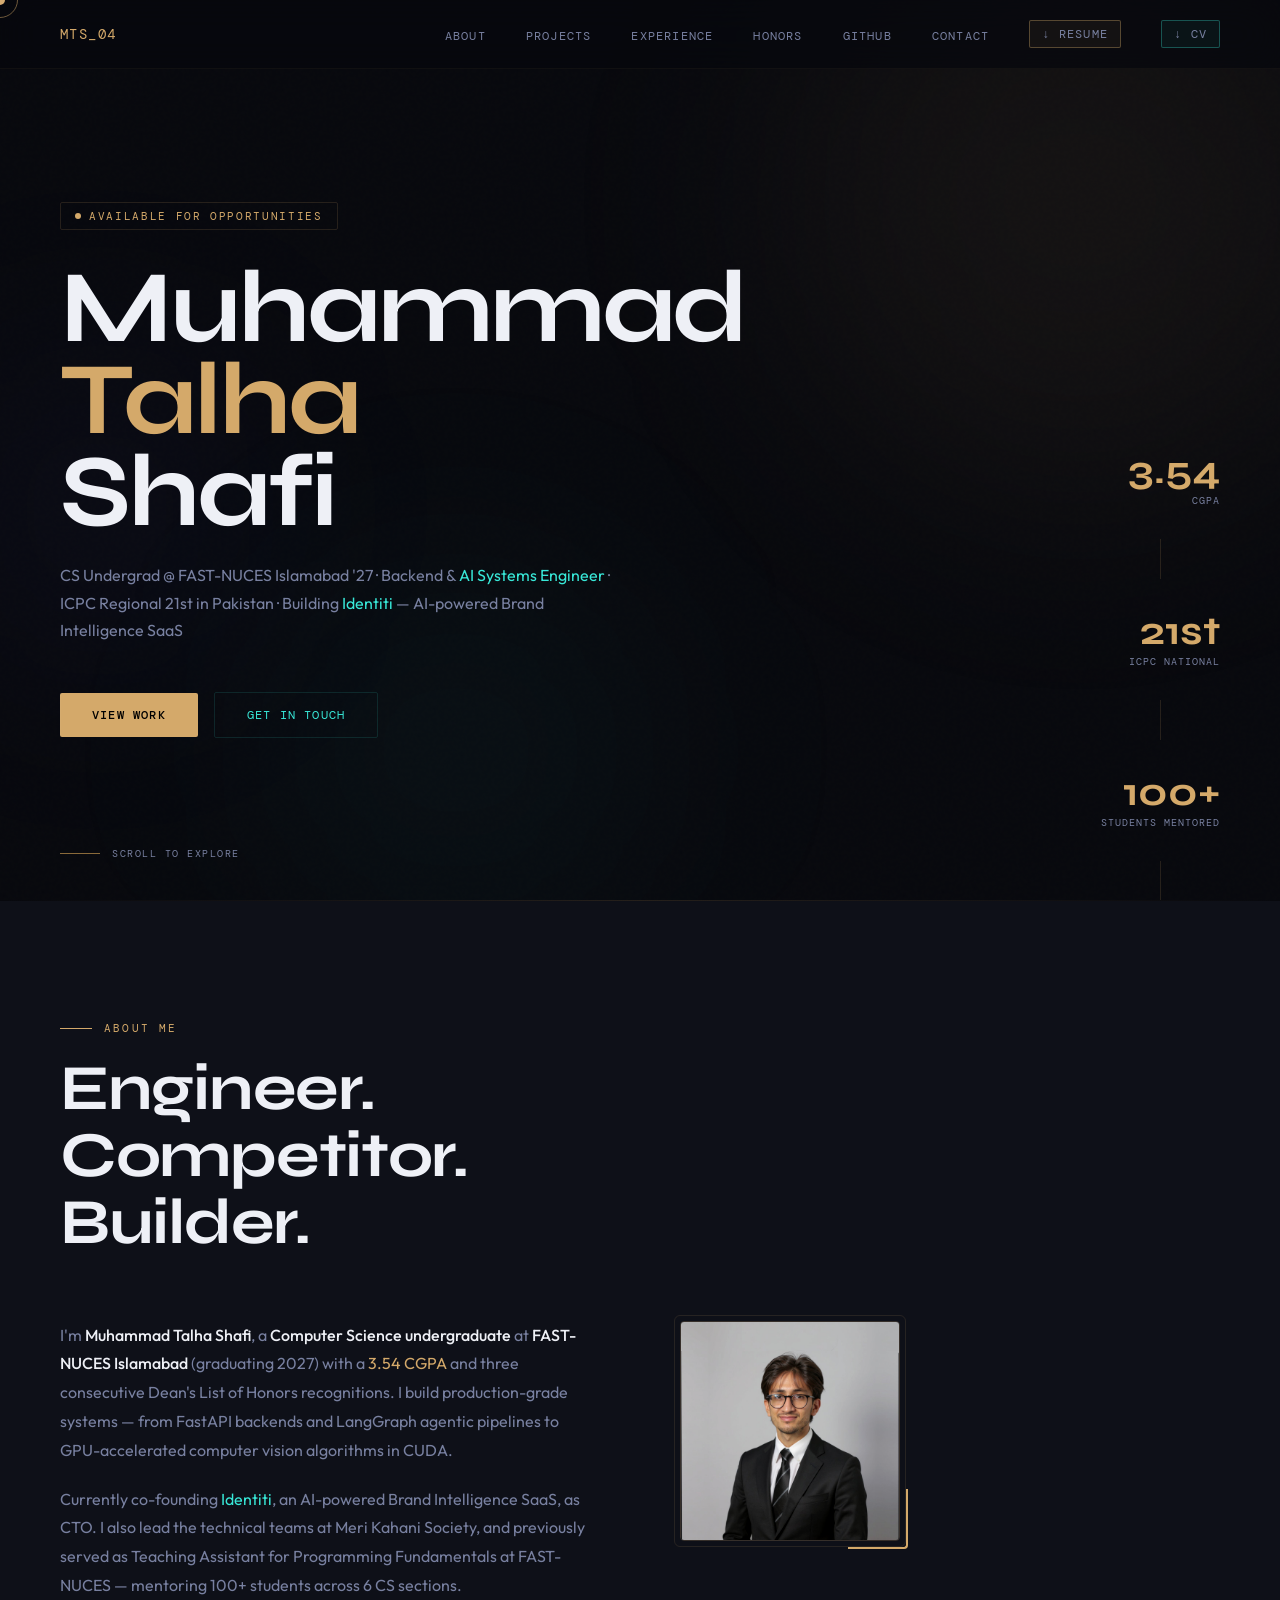
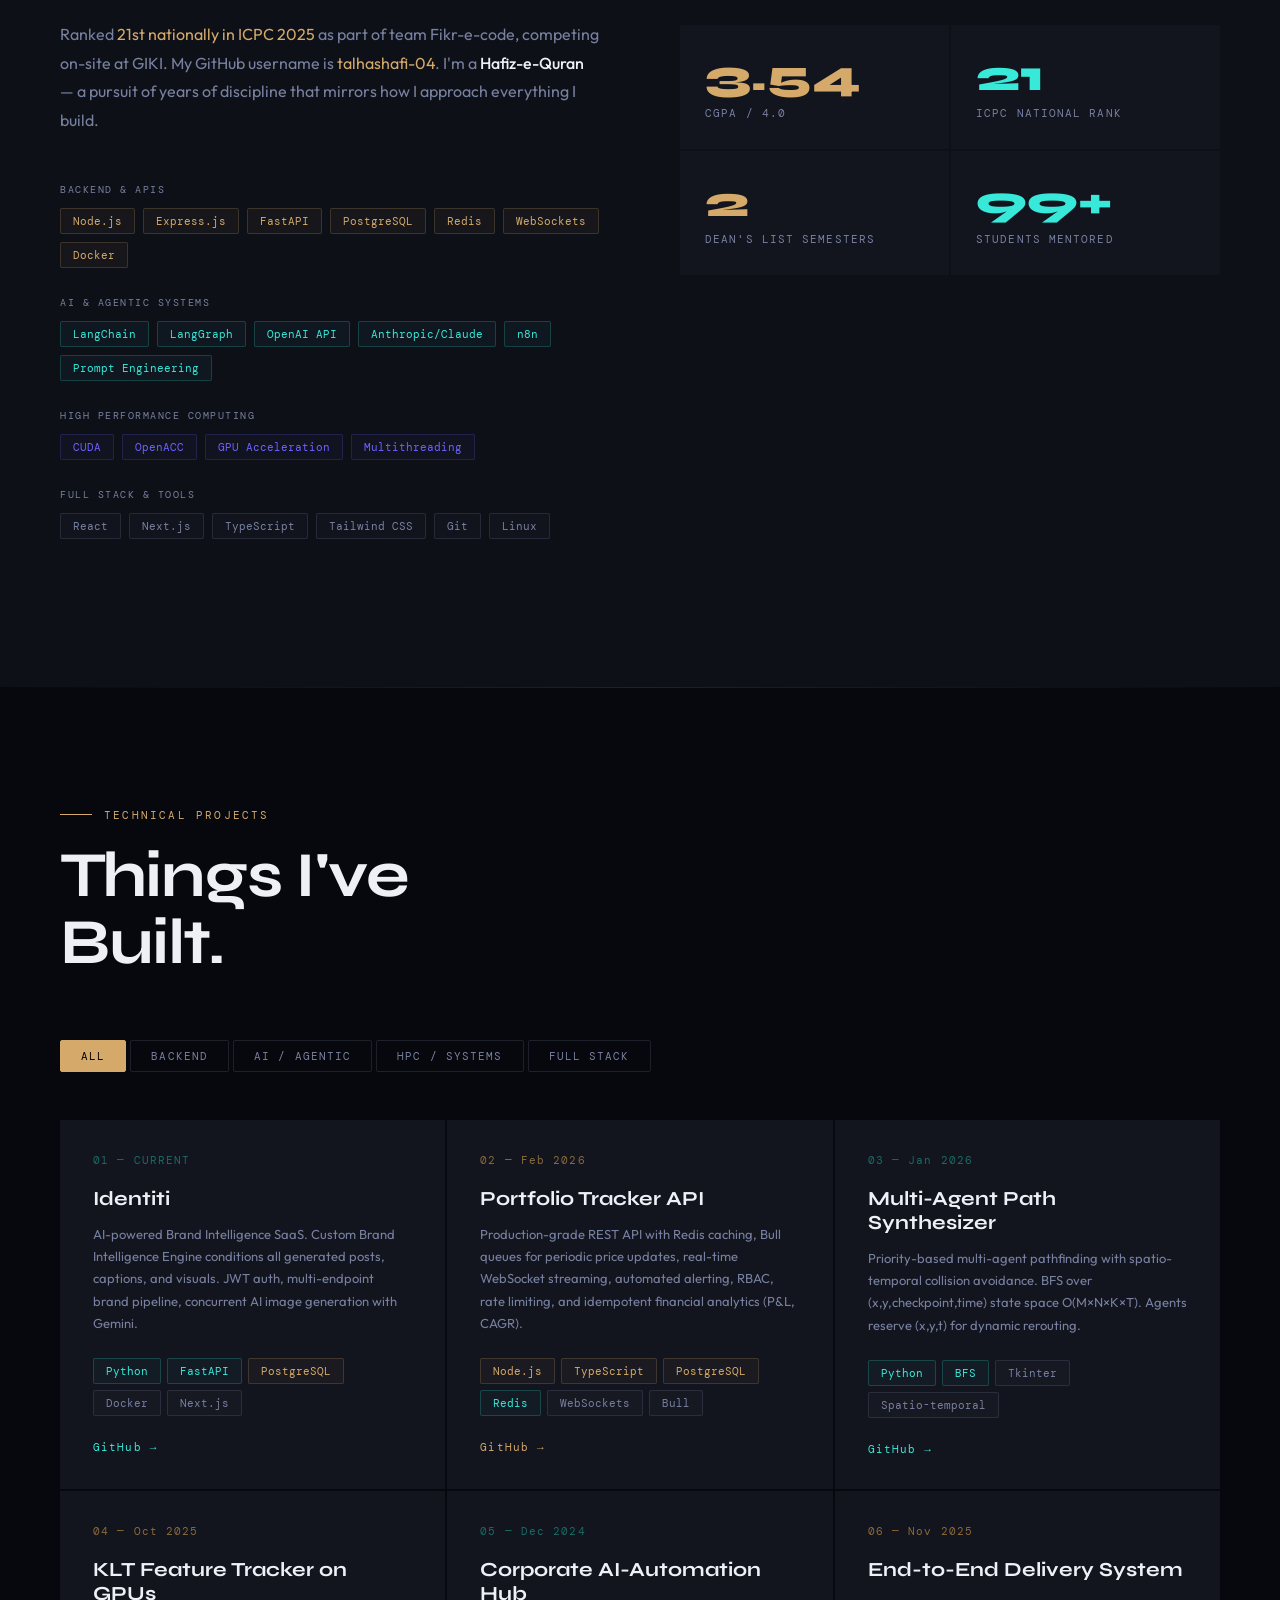
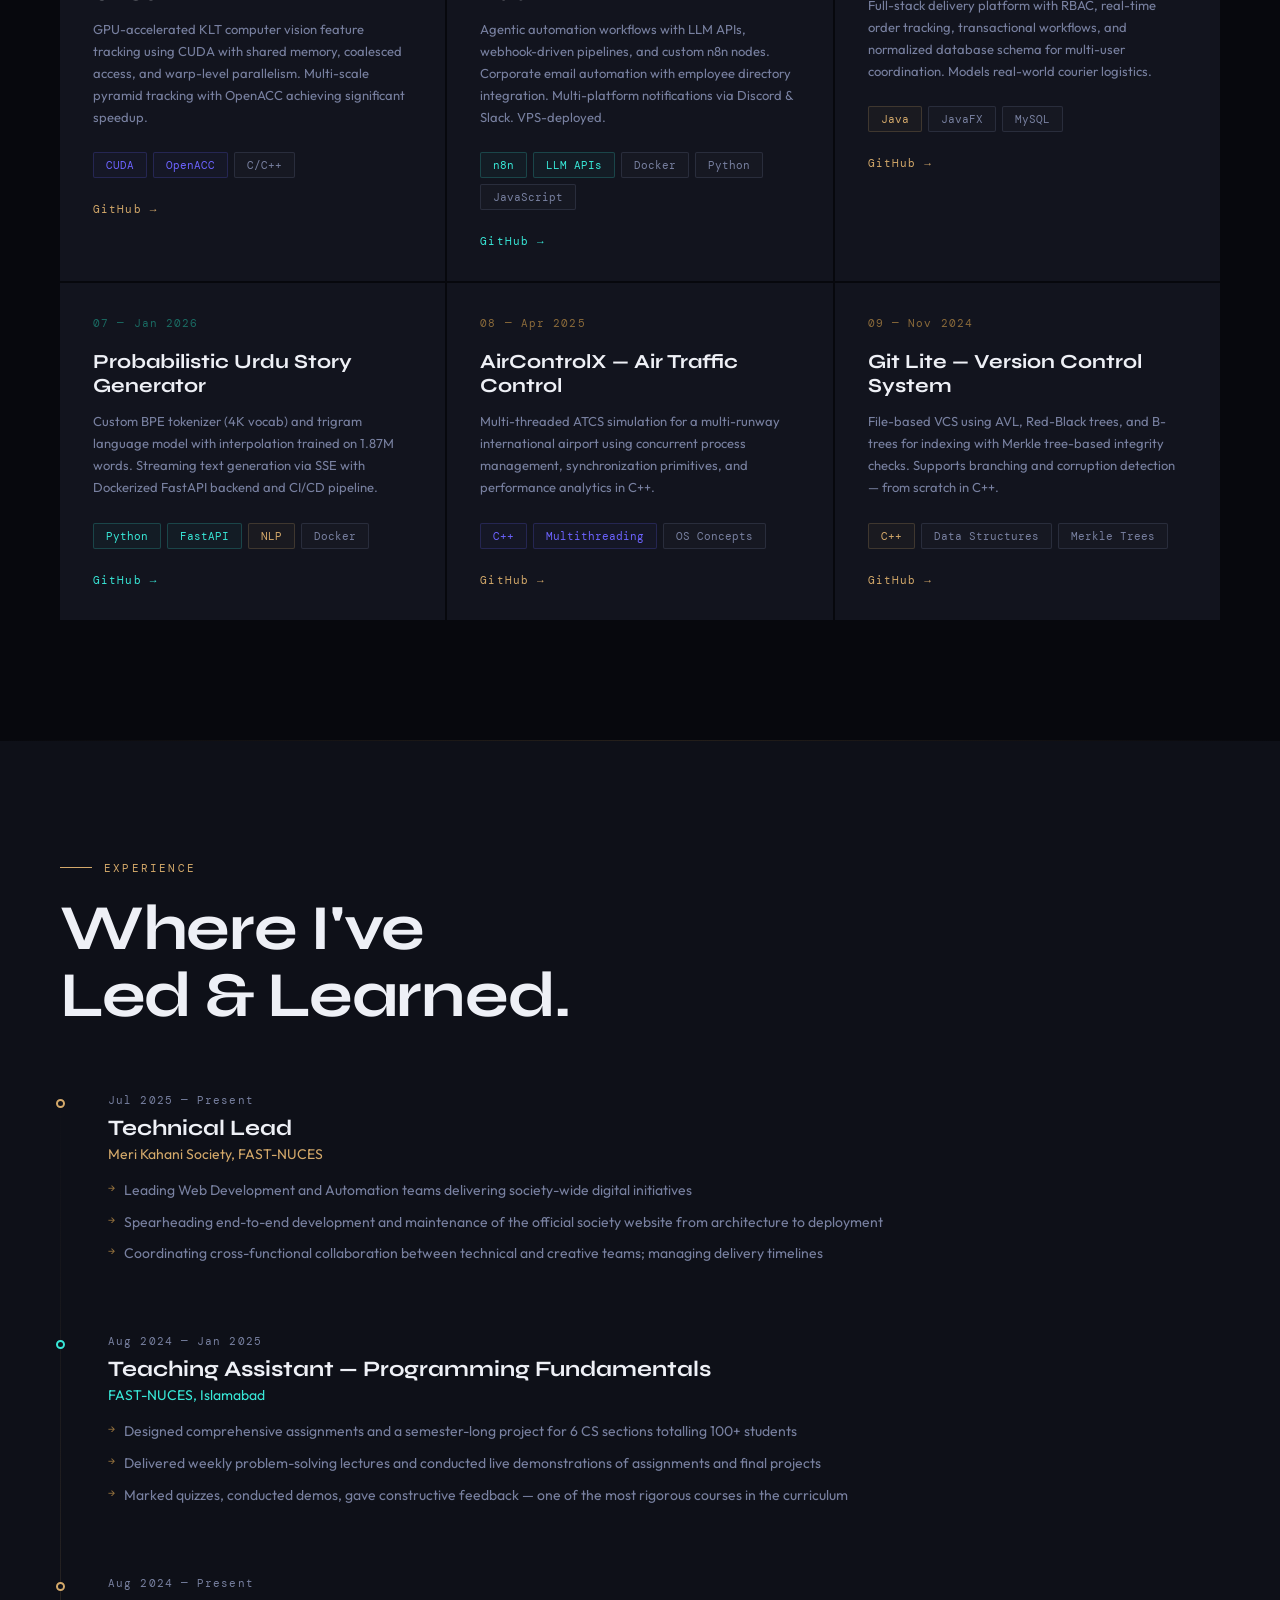
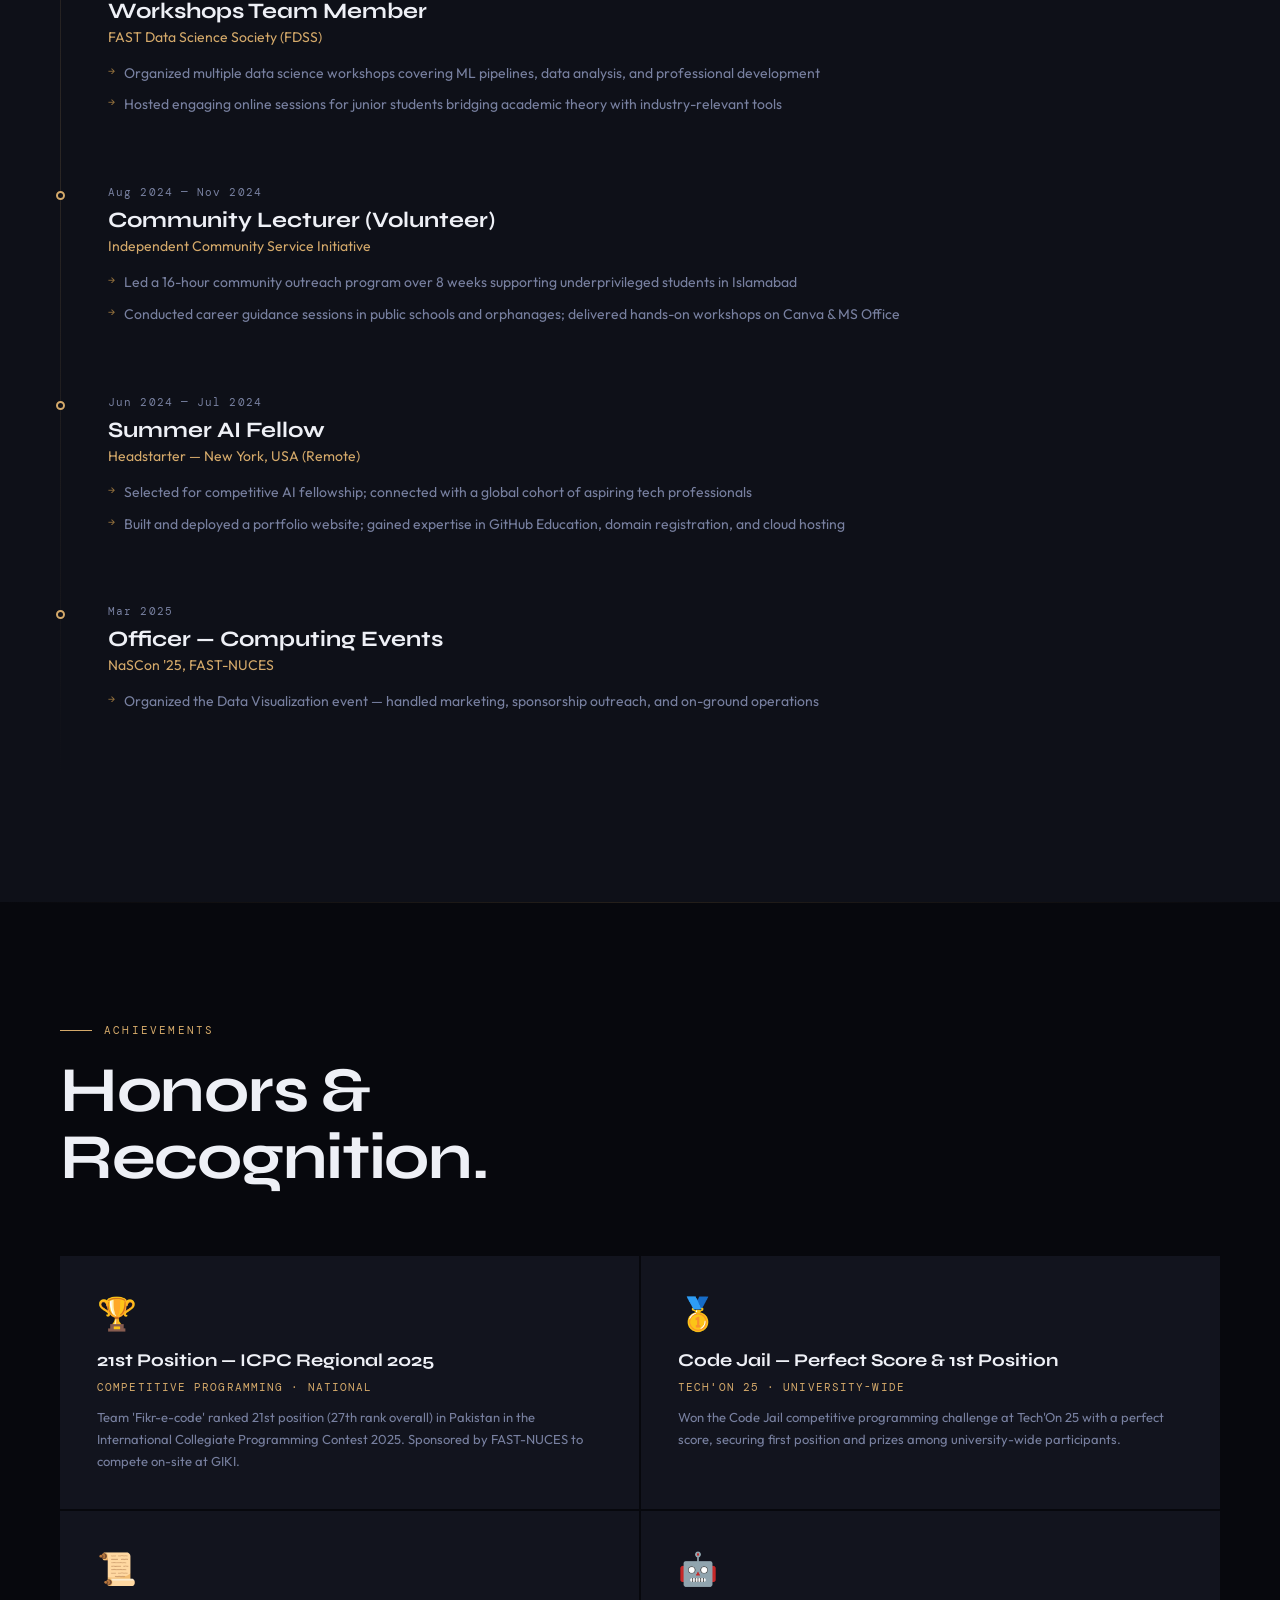
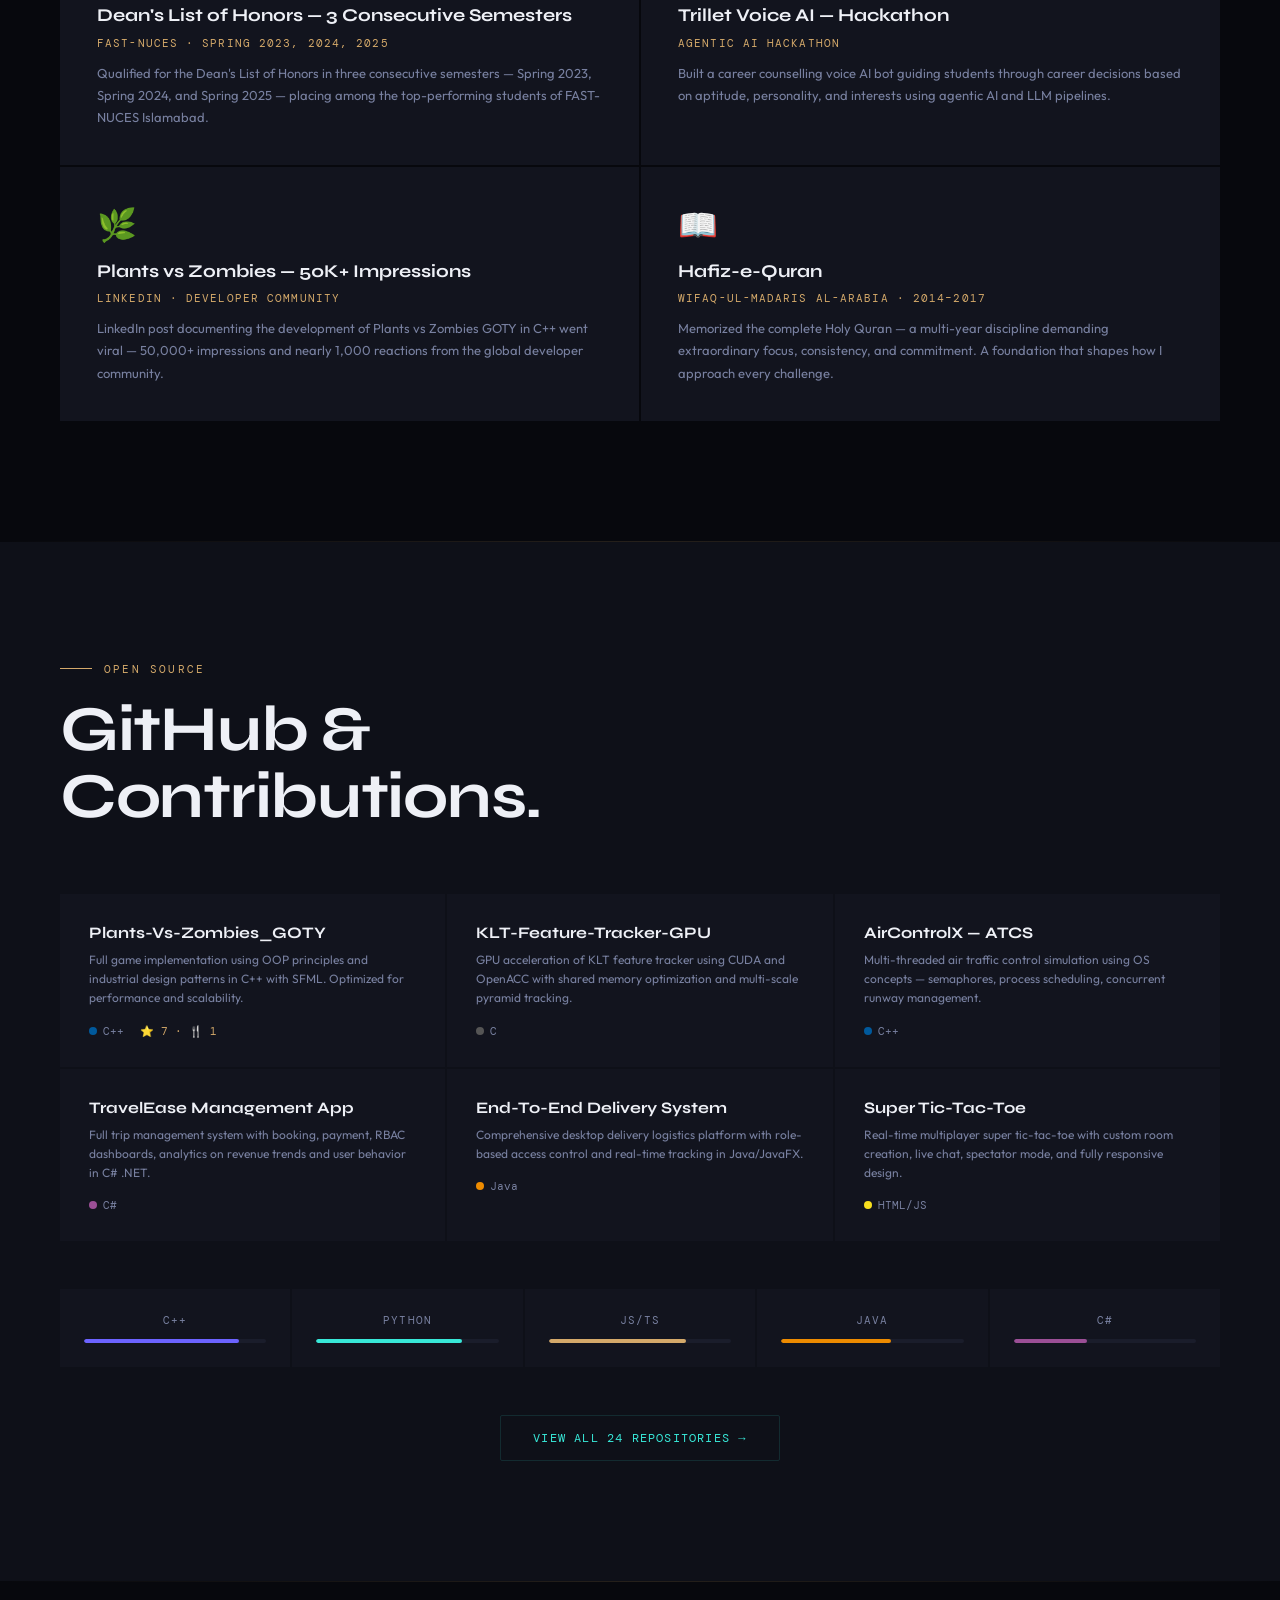
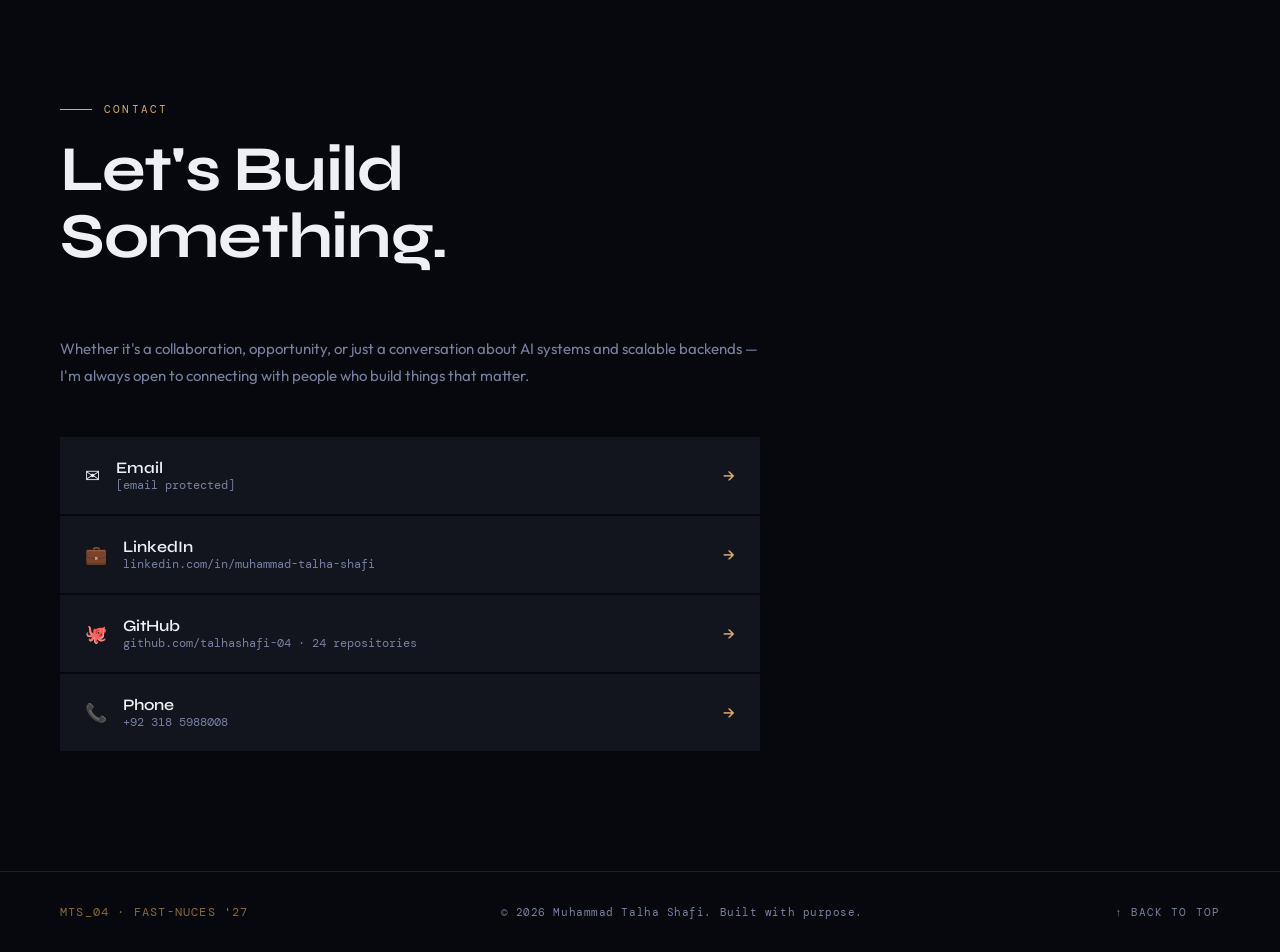
==== commit f63075a9: "Boo" ====
--- a/index-failed.html
+++ b/index-failed.html
@@ -61,7 +61,13 @@
   "alternateName": ["Talha Shafi", "M. Talha Shafi", "talhashafi-04"],
   "description": "Computer Science undergraduate at FAST-NUCES Islamabad, AI Systems Engineer, Backend Developer, and competitive programmer. ICPC 2025 Regional 21st in Pakistan. Co-founder and CTO of Identiti, an AI-powered Brand Intelligence SaaS.",
   "url": "https://talhashafi.vercel.app/",
-  "image": "https://talhashafi.vercel.app/talha.jpg",
+  "image": {
+    "@type": "ImageObject",
+    "url": "https://talhashafi.vercel.app/talha.jpg",
+    "width": 1080,
+    "height": 1080,
+    "caption": "Muhammad Talha Shafi — FAST-NUCES Islamabad"
+  },
   "email": "m.talhashafi2004@gmail.com",
   "telephone": "+923185988008",
   "nationality": "Pakistani",
@@ -255,7 +261,10 @@
     color: var(--text);
     font-family: var(--font-body);
     overflow-x: hidden;
-    cursor: none;
+    cursor: auto;
+  }
+  @media (hover: hover) and (pointer: fine) {
+    body { cursor: none; }
   }
 
   /* CUSTOM CURSOR */
@@ -274,6 +283,9 @@
     transform: translate(-50%, -50%);
     transition: transform 0.12s cubic-bezier(.25,.46,.45,.94), width 0.3s, height 0.3s, border-color 0.3s;
   }
+  @media not all and (hover: hover) and (pointer: fine) {
+    .cursor, .cursor-ring { display: none !important; }
+  }
 
   ::-webkit-scrollbar { width: 3px; }
   ::-webkit-scrollbar-track { background: var(--bg); }
@@ -293,7 +305,7 @@
     font-family: var(--font-mono); font-size: 14px; color: var(--gold);
     letter-spacing: 0.1em; text-decoration: none;
   }
-  .nav-links { display: flex; gap: 40px; list-style: none; align-items: center; }
+  .nav-links { display: flex; flex-wrap: wrap; gap: 40px; list-style: none; align-items: center; }
   .nav-links a {
     font-family: var(--font-mono); font-size: 12px; color: var(--muted);
     text-decoration: none; letter-spacing: 0.1em; text-transform: uppercase;
@@ -651,7 +663,7 @@
 
   @media (max-width: 900px) {
     nav { padding: 16px 24px; }
-    .nav-links { gap: 20px; }
+    .nav-links { gap: 12px 16px; }
     section { padding: 80px 24px; }
     #hero { padding: 100px 24px 80px; }
     .hero-stats { display: none; }
@@ -818,6 +830,7 @@
           width="220"
           height="220"
           loading="eager"
+          fetchpriority="high"
         >
       </div>
       <div class="stats-grid reveal reveal-delay-2">
@@ -1228,37 +1241,39 @@
   <a href="#hero" class="footer-back-top">↑ Back to top</a>
 </footer>
 
-<script data-cfasync="false" src="/cdn-cgi/scripts/5c5dd728/cloudflare-static/email-decode.min.js"></script><script>
-  // CUSTOM CURSOR
+<script>
+  // CUSTOM CURSOR (desktop / fine pointer only)
   const cursor = document.getElementById('cursor');
   const cursorRing = document.getElementById('cursorRing');
-  let mouseX = 0, mouseY = 0, ringX = 0, ringY = 0;
-  document.addEventListener('mousemove', e => {
-    mouseX = e.clientX; mouseY = e.clientY;
-    cursor.style.left = mouseX + 'px';
-    cursor.style.top = mouseY + 'px';
-  });
-  function animateRing() {
-    ringX += (mouseX - ringX) * 0.12;
-    ringY += (mouseY - ringY) * 0.12;
-    cursorRing.style.left = ringX + 'px';
-    cursorRing.style.top = ringY + 'px';
-    requestAnimationFrame(animateRing);
-  }
-  animateRing();
-
-  document.querySelectorAll('a, button').forEach(el => {
-    el.addEventListener('mouseenter', () => {
-      cursor.style.transform = 'translate(-50%,-50%) scale(2)';
-      cursorRing.style.transform = 'translate(-50%,-50%) scale(1.5)';
-      cursorRing.style.borderColor = 'rgba(56,232,216,0.6)';
+  if (cursor && cursorRing && window.matchMedia('(hover: hover) and (pointer: fine)').matches) {
+    let mouseX = 0, mouseY = 0, ringX = 0, ringY = 0;
+    document.addEventListener('mousemove', e => {
+      mouseX = e.clientX; mouseY = e.clientY;
+      cursor.style.left = mouseX + 'px';
+      cursor.style.top = mouseY + 'px';
     });
-    el.addEventListener('mouseleave', () => {
-      cursor.style.transform = 'translate(-50%,-50%) scale(1)';
-      cursorRing.style.transform = 'translate(-50%,-50%) scale(1)';
-      cursorRing.style.borderColor = 'rgba(212,169,106,0.5)';
+    function animateRing() {
+      ringX += (mouseX - ringX) * 0.12;
+      ringY += (mouseY - ringY) * 0.12;
+      cursorRing.style.left = ringX + 'px';
+      cursorRing.style.top = ringY + 'px';
+      requestAnimationFrame(animateRing);
+    }
+    animateRing();
+
+    document.querySelectorAll('a, button').forEach(el => {
+      el.addEventListener('mouseenter', () => {
+        cursor.style.transform = 'translate(-50%,-50%) scale(2)';
+        cursorRing.style.transform = 'translate(-50%,-50%) scale(1.5)';
+        cursorRing.style.borderColor = 'rgba(56,232,216,0.6)';
+      });
+      el.addEventListener('mouseleave', () => {
+        cursor.style.transform = 'translate(-50%,-50%) scale(1)';
+        cursorRing.style.transform = 'translate(-50%,-50%) scale(1)';
+        cursorRing.style.borderColor = 'rgba(212,169,106,0.5)';
+      });
     });
-  });
+  }
 
   // NAV SCROLL
   const navbar = document.getElementById('navbar');
@@ -1340,4 +1355,13 @@
   });
 
   // SMOOTH SCROLL
-  document.querySelectorAll('a[href^="#"]').forEac+  document.querySelectorAll('a[href^="#"]').forEach(link => {
+    link.addEventListener('click', e => {
+      e.preventDefault();
+      const target = document.querySelector(link.getAttribute('href'));
+      if (target) target.scrollIntoView({ behavior: 'smooth' });
+    });
+  });
+</script>
+</body>
+</html>
